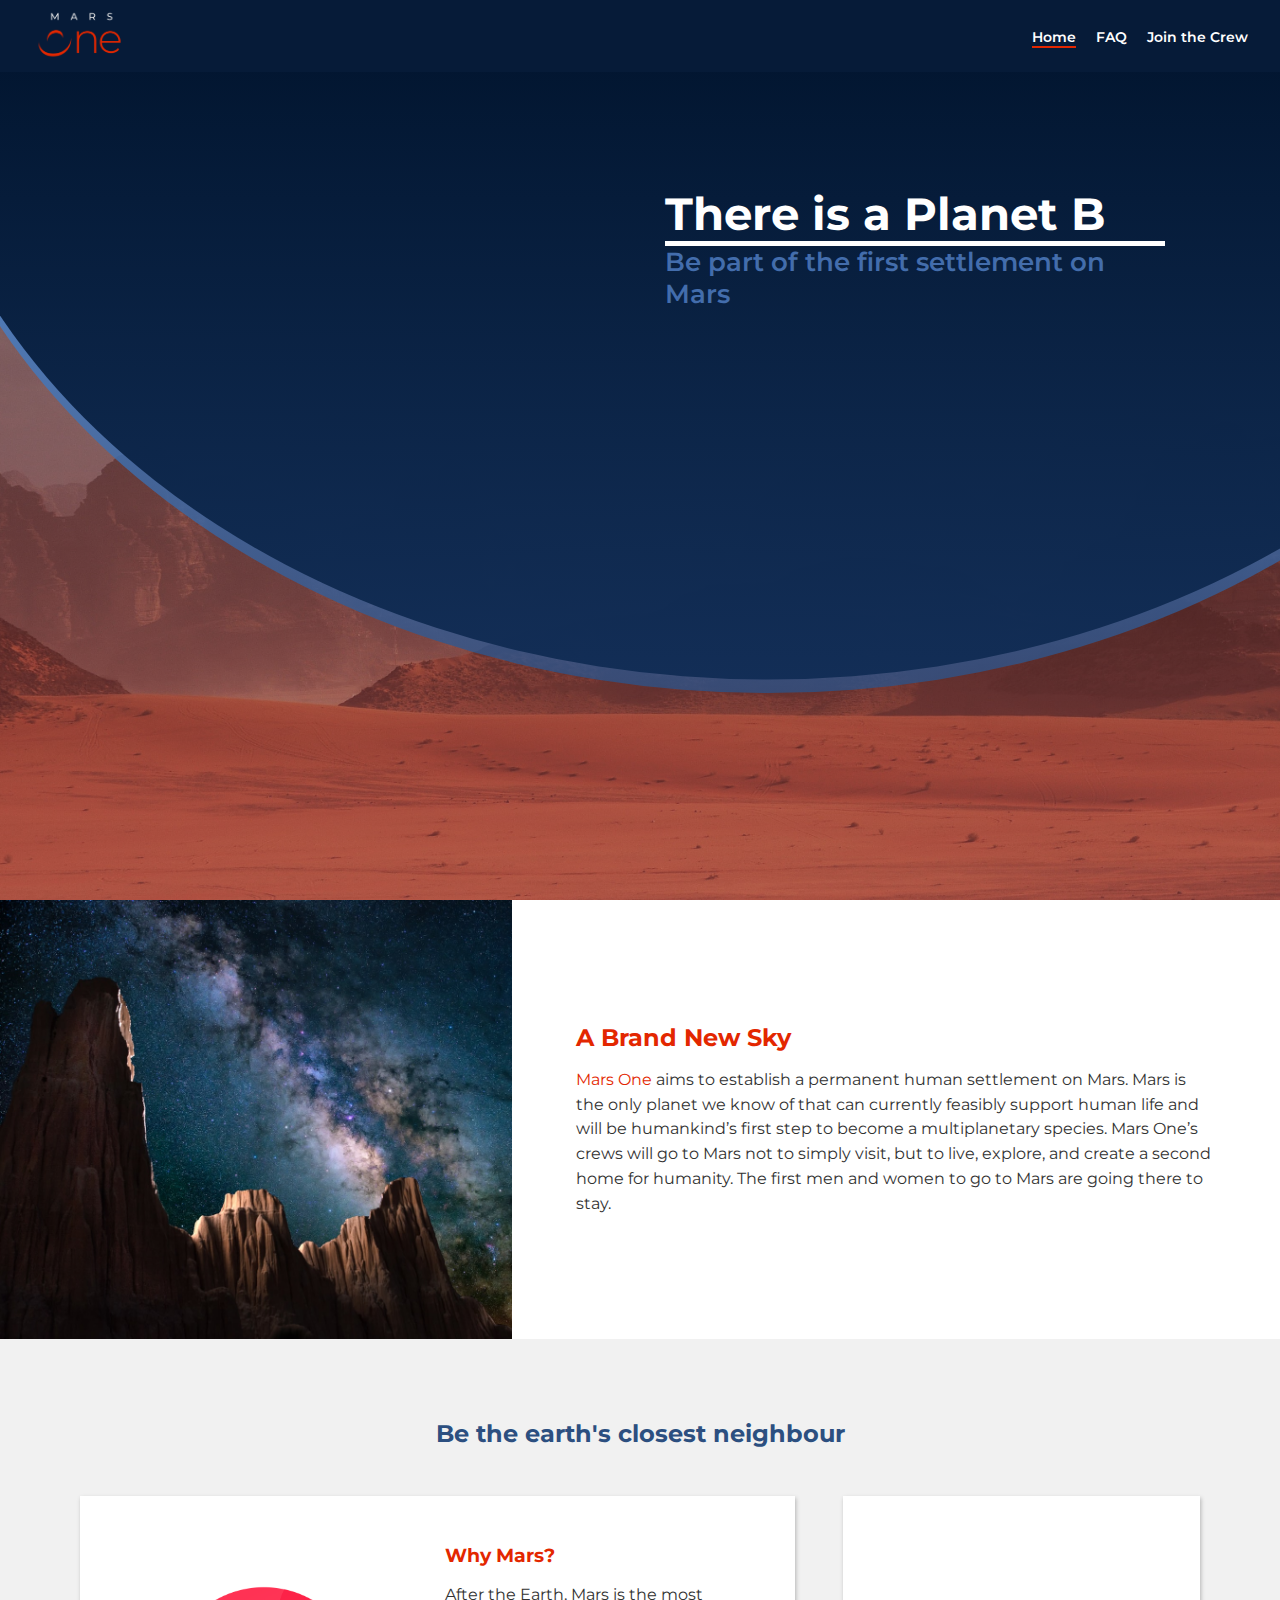
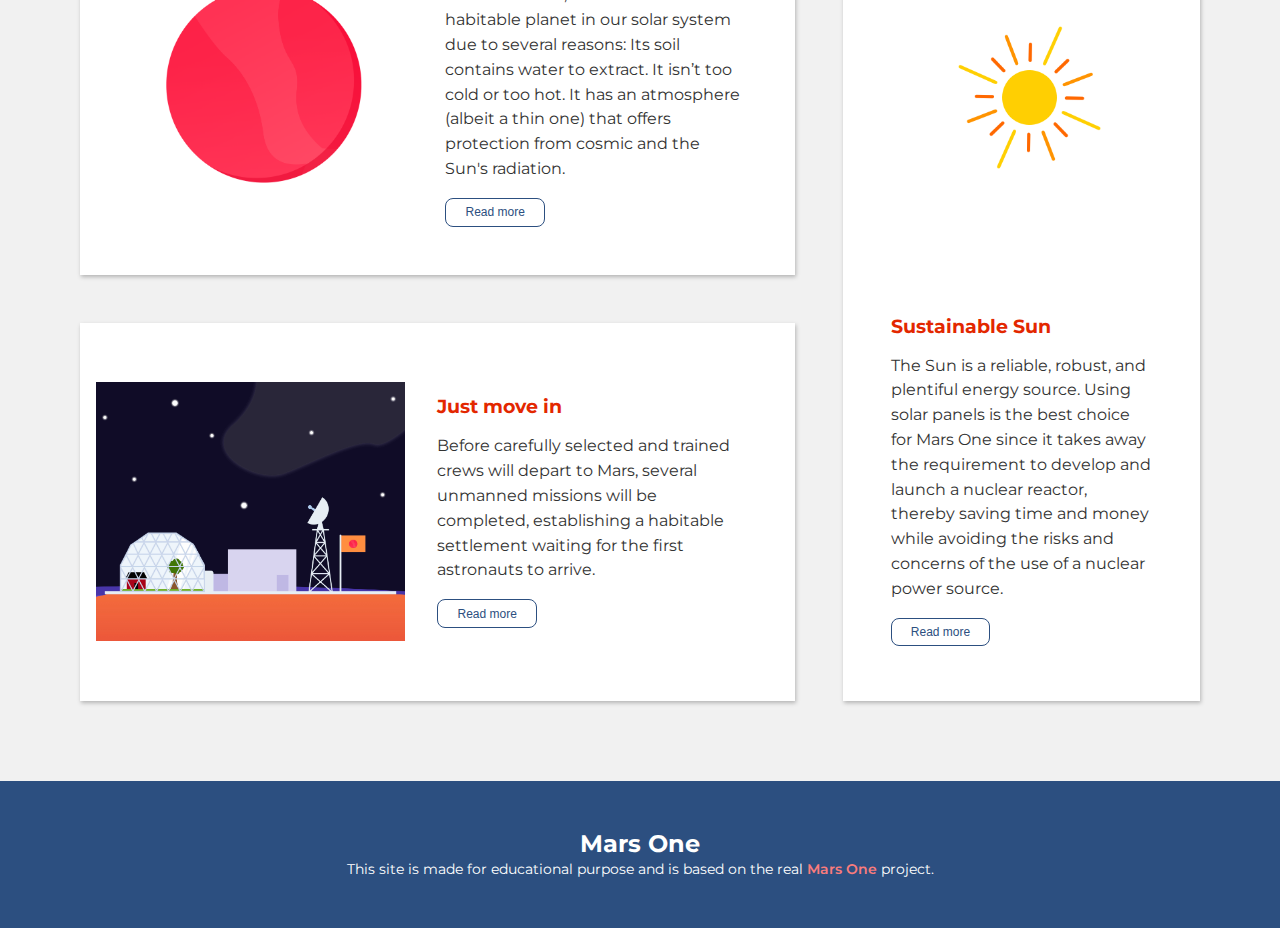
==== index.html @ 4d16f400 "first commit" ====
<!DOCTYPE html>
<html lang="en">
  <head>
    <meta charset="UTF-8" />
    <meta name="viewport" content="width=device-width, initial-scale=1.0" />
    <meta http-equiv="X-UA-Compatible" content="ie=edge" />
    <link rel="stylesheet" href="styles/style.css" />
    <link
      href="https://fonts.googleapis.com/css?family=Montserrat:300,400,500,600,700,800|Poppins:400,500,700&display=swap"
      rel="stylesheet"
    />
    <title>Mars One - Home</title>
  </head>
  <body>
    <!-- navigation and banner -->
    <div class="index">
      <header>
        <div class="nav-container">
          <a href="#" class="header__link"
            ><img src="images/logo.png" alt="Mars One logo"
          /></a>
          <nav class="header__nav">
            <ul>
              <li><a href="#" class="nav--active">Home</a></li>
              <li><a href="faq.html">FAQ</a></li>
              <li><a href="join.html">Join the Crew</a></li>
            </ul>
          </nav>
        </div>
        <section class="banner-heading">
          <h1>There is a Planet B</h1>
          <p>Be part of the first settlement on Mars</p>
        </section>
      </header>
      <div class="ellipse-1"></div>
      <div class="ellipse-2"></div>
    </div>
    <main>
      <!-- selling -->
      <section>
        <article class="selling-container">
          <div class="selling-container--content">
            <h2>A Brand New Sky</h2>
            <p>
              <span>Mars One</span> aims to establish a permanent human
              settlement on Mars. Mars is the only planet we know of that can
              currently feasibly support human life and will be humankind’s
              first step to become a multiplanetary species. Mars One’s crews
              will go to Mars not to simply visit, but to live, explore, and
              create a second home for humanity. The first men and women to go
              to Mars are going there to stay.
            </p>
          </div>
          <div class="selling-container--image">
            <img
              src="images/page-1/photo-1511798616182-aab3698ac53e.jpeg"
              alt="night sky with stars"
            />
          </div>
        </article>
      </section>

      <!-- articles -->
      <section class="article-section">
        <h2 class="heading">Be the earth's closest neighbour</h2>

        <article class="article-container art1">
          <div class="article-image smaller-image">
            <img src="images/page-1/planet-red.png" alt="red planet" />
          </div>
          <div class="article-content">
            <h3>Why Mars?</h3>
            <p>
              After the Earth, Mars is the most habitable planet in our solar
              system due to several reasons: Its soil contains water to extract.
              It isn’t too cold or too hot. It has an atmosphere (albeit a thin
              one) that offers protection from cosmic and the Sun's radiation.
            </p>
            <button>Read more</button>
          </div>
        </article>

        <article class="article-container art2">
          <div class="article-image bigger-image">
            <img src="images/page-1/base.jpg" alt="research base" />
          </div>
          <div class="article-content">
            <h3>Just move in</h3>
            <p>
              Before carefully selected and trained crews will depart to Mars,
              several unmanned missions will be completed, establishing a
              habitable settlement waiting for the first astronauts to arrive.
            </p>
            <button>Read more</button>
          </div>
        </article>

        <article class="article-container art3">
          <div class="article-image smaller-image">
            <img src="images/page-1/solar.png" alt="sun" />
          </div>
          <div class="article-content">
            <h3>Sustainable Sun</h3>
            <p>
              The Sun is a reliable, robust, and plentiful energy source. Using
              solar panels is the best choice for Mars One since it takes away
              the requirement to develop and launch a nuclear reactor, thereby
              saving time and money while avoiding the risks and concerns of the
              use of a nuclear power source.
            </p>
            <button>Read more</button>
          </div>
        </article>
      </section>
    </main>

    <!-- footer -->
    <footer>
      <h2>Mars One</h2>
      <p>
        This site is made for educational purpose and is based on the real
        <span>Mars One</span> project.
      </p>
    </footer>
  </body>
</html>
---- styles/style.css ----
body,
h1,
h2,
h3,
h4,
p,
img,
ul,
li {
  padding: 0;
  margin: 0;
}

header {
  display: -ms-grid;
  display: grid;
  -ms-grid-columns: auto;
      grid-template-columns: auto;
  -ms-grid-rows: auto 1fr;
      grid-template-rows: auto 1fr;
  min-height: 100vh;
  background-image: -webkit-gradient(linear, left top, left bottom, from(rgba(36, 2, 2, 0.5)), to(rgba(193, 85, 85, 0.5)));
  background-image: linear-gradient(rgba(36, 2, 2, 0.5), rgba(193, 85, 85, 0.5));
}

header .banner-heading {
  -ms-flex-item-align: start;
      align-self: flex-start;
  -ms-grid-column-align: center;
      justify-self: center;
  max-width: 500px;
  padding: 10vh;
  color: #ffffff;
  z-index: 1;
}

header .banner-heading p {
  font-size: 1.2rem;
  font-weight: 600;
  color: #436dac;
}

header .banner-heading h1 {
  font-size: 1.6rem;
  border-bottom: 3px solid #ffffff;
}

header .banner-heading-join {
  -ms-flex-item-align: end;
      align-self: flex-end;
  justify-self: flex-start;
}

header .nav-container {
  z-index: 2;
  background: #061b38;
  display: -webkit-box;
  display: -ms-flexbox;
  display: flex;
  -webkit-box-pack: justify;
      -ms-flex-pack: justify;
          justify-content: space-between;
  -webkit-box-align: center;
      -ms-flex-align: center;
          align-items: center;
  -webkit-box-orient: vertical;
  -webkit-box-direction: normal;
      -ms-flex-direction: column;
          flex-direction: column;
  color: #ffffff;
}

header .nav-container .nav--active {
  border-bottom: 2px solid #e32700;
}

header .nav-container img {
  max-height: 60px;
}

header .nav-container li + li {
  margin-left: 1rem;
}

header .nav-container ul {
  margin: 0 0 1rem 0;
  padding: 0;
}

header .nav-container ul li {
  list-style: none;
  display: inline;
}

header .nav-container ul li a {
  font-size: 0.9rem;
  font-weight: 600;
  text-decoration: none;
  color: inherit;
}

.index {
  background: center/cover url("../../images/page-1/hero-1.jpg") no-repeat;
}

.faq {
  background: center/cover url("../../images/page-2/hero-2.jpg") no-repeat;
}

.join {
  background: center/cover url("../../images/page-3/hero-3.jpg") no-repeat;
}

.ellipse-1-join,
.ellipse-2-join,
.ellipse-1,
.ellipse-2 {
  position: absolute;
  top: 0;
  height: 100vh;
  width: 100vw;
  -webkit-clip-path: ellipse(72% 57% at 27% 100%);
          clip-path: ellipse(72% 57% at 27% 100%);
  background-image: -webkit-gradient(linear, left top, left bottom, from(rgba(21, 52, 98, 0.7)), to(#5e98e2));
  background-image: linear-gradient(rgba(21, 52, 98, 0.7), #5e98e2);
}

.ellipse-2-join {
  -webkit-clip-path: ellipse(71.5% 55% at 27% 100%);
          clip-path: ellipse(71.5% 55% at 27% 100%);
  background-image: -webkit-gradient(linear, left top, left bottom, from(rgba(21, 52, 98, 0.9)), to(#00132c));
  background-image: linear-gradient(rgba(21, 52, 98, 0.9), #00132c);
}

.ellipse-1 {
  -webkit-clip-path: ellipse(68% 77% at 60% 0%);
          clip-path: ellipse(68% 77% at 60% 0%);
  background-image: -webkit-gradient(linear, left top, left bottom, from(#5e98e2), to(rgba(21, 52, 98, 0.7)));
  background-image: linear-gradient(#5e98e2, rgba(21, 52, 98, 0.7));
}

.ellipse-2 {
  -webkit-clip-path: ellipse(67.75% 75.5% at 60% 0%);
          clip-path: ellipse(67.75% 75.5% at 60% 0%);
  background-image: -webkit-gradient(linear, left top, left bottom, from(#00132c), to(rgba(21, 52, 98, 0.9)));
  background-image: linear-gradient(#00132c, rgba(21, 52, 98, 0.9));
}

@media only screen and (min-width: 600px) {
  header .banner-heading {
    -ms-flex-item-align: start;
        align-self: flex-start;
    justify-self: flex-end;
    padding: 9vw;
  }
  header .banner-heading p {
    font-size: 1.6rem;
    line-height: 2rem;
  }
  header .banner-heading h1 {
    font-size: 2.8rem;
    border-bottom: 5px solid #ffffff;
  }
  header .banner-heading-join {
    justify-self: flex-start;
    -ms-flex-item-align: end;
        align-self: flex-end;
  }
  header .nav-container {
    -webkit-box-orient: horizontal;
    -webkit-box-direction: normal;
        -ms-flex-direction: row;
            flex-direction: row;
    padding: 0.25rem 1rem;
  }
  header .nav-container ul {
    margin: 0;
  }
}

@media only screen and (min-width: 700px) {
  header .nav-container {
    padding: 0.25rem 2rem;
  }
  header .banner-heading {
    max-height: 25%;
  }
}

footer {
  background: #2c4f80;
  color: #ffffff;
  padding: 3rem;
  text-align: center;
}

footer p {
  color: #ffffff;
}

footer span {
  color: #f97c7c;
  font-weight: 600;
}

.selling-container {
  display: -webkit-box;
  display: -ms-flexbox;
  display: flex;
  -webkit-box-orient: vertical;
  -webkit-box-direction: normal;
      -ms-flex-direction: column;
          flex-direction: column;
}

.selling-container .selling-container--content {
  padding: 3rem 2rem;
}

.selling-container .selling-container--content h2, .selling-container .selling-container--content span {
  color: #e32700;
}

.selling-container .selling-container--content h2 + p {
  padding-top: 1rem;
}

.selling-container .planet-bg {
  display: -webkit-box;
  display: -ms-flexbox;
  display: flex;
  -webkit-box-orient: vertical;
  -webkit-box-direction: normal;
      -ms-flex-direction: column;
          flex-direction: column;
  -ms-flex-pack: distribute;
      justify-content: space-around;
  -webkit-box-align: center;
      -ms-flex-align: center;
          align-items: center;
  background-image: -webkit-gradient(linear, left top, left bottom, from(#072142), to(#00132c));
  background-image: linear-gradient(#072142, #00132c);
  width: 100%;
}

.selling-container .selling-container--image img {
  display: block;
  width: 100%;
}

.selling-container .selling-container--image .image-planet {
  -o-object-fit: contain;
     object-fit: contain;
}

.selling-container .selling-container--image .image-planet.earth {
  width: 8%;
}

.selling-container .selling-container--image .image-planet.sun {
  width: 15%;
}

.selling-container .selling-container--image .image-planet.mars {
  width: 5%;
}

@media only screen and (min-width: 500px) {
  .selling-container {
    display: -webkit-box;
    display: -ms-flexbox;
    display: flex;
    -webkit-box-orient: horizontal;
    -webkit-box-direction: reverse;
        -ms-flex-direction: row-reverse;
            flex-direction: row-reverse;
  }
  .selling-container img {
    width: 100%;
    height: 100%;
    -o-object-fit: cover;
       object-fit: cover;
  }
  .selling-container .selling-container--content {
    max-width: 50%;
    padding: 3rem 2rem;
    -ms-flex-item-align: center;
        -ms-grid-row-align: center;
        align-self: center;
  }
}

@media only screen and (min-width: 600px) {
  .selling-container p {
    font-size: 1rem;
    line-height: 1.55rem;
  }
}

@media only screen and (min-width: 800px) {
  .selling-container .selling-container--content {
    padding: 4rem;
  }
}

.article-section, .article-section-faq {
  background: #f1f1f1;
  padding: 2rem 1rem;
}

.article-section h3, .article-section-faq h3 {
  color: #e32700;
}

.article-section h2, .article-section-faq h2 {
  color: #2c4f80;
  text-align: center;
}

.article-section p, .article-section-faq p {
  padding: 1rem 0;
}

.article-section ul, .article-section-faq ul {
  list-style-position: inside;
}

.article-section li, .article-section-faq li {
  color: #e32700;
}

.article-section li span, .article-section-faq li span {
  color: #323232;
}

.article-section img, .article-section-faq img {
  display: block;
  width: 100%;
}

.article-section .article-container, .article-section-faq .article-container {
  background: #ffffff;
  color: #323232;
  margin-top: 2rem;
  -webkit-box-shadow: 1px 2px 4px rgba(0, 0, 0, 0.25);
          box-shadow: 1px 2px 4px rgba(0, 0, 0, 0.25);
}

.article-section .article-container .article-image.smaller-image, .article-section-faq .article-container .article-image.smaller-image {
  padding: 2rem 2rem 0 2rem;
}

.article-section .article-container .article-image.smaller-image img, .article-section-faq .article-container .article-image.smaller-image img {
  width: 50%;
  margin: auto;
}

.article-section .article-container .article-content, .article-section-faq .article-container .article-content {
  padding: 2rem;
}

.article-section .article-container .article-content button, .article-section-faq .article-container .article-content button {
  background: #ffffff;
  color: #2c4f80;
  font-size: 0.75rem;
  border: 1px solid #2c4f80;
  border-radius: 0.5rem;
  padding: 0.4rem 1.2rem;
}

.article-section .article-container form, .article-section-faq .article-container form {
  padding: 3rem;
}

.article-section .article-container form input, .article-section-faq .article-container form input {
  padding: 0.5rem;
  -webkit-box-sizing: border-box;
          box-sizing: border-box;
  border: 1px solid #2c4f80;
  border-radius: 0.25rem;
}

.article-section .article-container form input[type=text], .article-section-faq .article-container form input[type=text] {
  width: 100%;
  padding-left: 1rem;
}

.article-section .article-container form input[type=text]:focus, .article-section .article-container form input[type=textarea]:focus, .article-section-faq .article-container form input[type=text]:focus, .article-section-faq .article-container form input[type=textarea]:focus {
  border: 1px solid #ff9300;
}

.article-section .article-container form input[type=submit], .article-section-faq .article-container form input[type=submit] {
  background: #ffffff;
  color: #2c4f80;
}

.article-section .article-container form input[type=textarea], .article-section-faq .article-container form input[type=textarea] {
  width: 100%;
  height: 150px;
}

.article-section .article-container form label, .article-section-faq .article-container form label {
  color: #2c4f80;
}

@media screen and (min-width: 500px) {
  .article-section, .article-section-faq {
    padding: 2rem;
  }
}

@media screen and (min-width: 600px) {
  .article-section, .article-section-faq {
    padding: 3rem;
  }
  .article-section p, .article-section-faq p {
    font-size: 1rem;
    line-height: 1.55rem;
  }
  .article-section .article-container, .article-section-faq .article-container {
    padding: 0;
    display: -webkit-box;
    display: -ms-flexbox;
    display: flex;
    justify-items: center;
    -webkit-box-align: center;
        -ms-flex-align: center;
            align-items: center;
  }
  .article-section .article-container .article-image.smaller-image, .article-section-faq .article-container .article-image.smaller-image {
    -webkit-box-flex: 1;
        -ms-flex: 1;
            flex: 1;
    padding: 1rem 0 1rem 1rem;
  }
  .article-section .article-container .article-image.smaller-image img, .article-section-faq .article-container .article-image.smaller-image img {
    width: 67%;
  }
  .article-section .article-container .article-image.bigger-image, .article-section-faq .article-container .article-image.bigger-image {
    -webkit-box-flex: 1;
        -ms-flex: 1;
            flex: 1;
    padding: 0;
  }
  .article-section .article-container .article-image.bigger-image img, .article-section-faq .article-container .article-image.bigger-image img {
    height: 100%;
    width: 100%;
    -o-object-fit: cover;
       object-fit: cover;
  }
  .article-section .article-container .article-content, .article-section-faq .article-container .article-content {
    -webkit-box-flex: 1;
        -ms-flex: 1;
            flex: 1;
  }
  .article-section .heading, .article-section-faq .heading {
    grid-area: heading;
  }
  .article-section .art1, .article-section-faq .art1 {
    grid-area: art1;
    display: -webkit-box;
    display: -ms-flexbox;
    display: flex;
  }
  .article-section .faq-art1, .article-section-faq .faq-art1 {
    grid-area: faq-art1;
    display: -webkit-box;
    display: -ms-flexbox;
    display: flex;
  }
  .article-section .art2, .article-section-faq .art2 {
    grid-area: art2;
    display: -webkit-box;
    display: -ms-flexbox;
    display: flex;
  }
  .article-section .faq-art2, .article-section-faq .faq-art2 {
    grid-area: faq-art2;
    display: -webkit-box;
    display: -ms-flexbox;
    display: flex;
  }
  .article-section .art3, .article-section-faq .art3 {
    grid-area: art3;
    display: -webkit-box;
    display: -ms-flexbox;
    display: flex;
  }
  .article-section .faq-art3, .article-section-faq .faq-art3 {
    grid-area: faq-art3;
    display: -webkit-box;
    display: -ms-flexbox;
    display: flex;
  }
}

@media screen and (min-width: 700px) {
  .article-section, .article-section-faq {
    padding: 4rem;
  }
}

@media screen and (min-width: 1100px) {
  .article-section, .article-section-faq {
    padding: 5rem;
    display: -ms-grid;
    display: grid;
    -ms-grid-columns: 2fr 1fr;
        grid-template-columns: 2fr 1fr;
    -ms-grid-rows: auto 1fr 1fr;
        grid-template-rows: auto 1fr 1fr;
        grid-template-areas: 'heading heading' 'art1 art3 ' 'art2 art3';
    grid-gap: 3rem;
  }
  .article-section .article-container, .article-section-faq .article-container {
    padding: 1rem;
    margin-top: 0;
  }
  .article-section .article-container.art3, .article-section-faq .article-container.art3 {
    -webkit-box-orient: vertical;
    -webkit-box-direction: normal;
        -ms-flex-direction: column;
            flex-direction: column;
  }
  .article-section .article-container .article-image.smaller-image, .article-section-faq .article-container .article-image.smaller-image {
    display: -webkit-box;
    display: -ms-flexbox;
    display: flex;
  }
  .article-section .article-container .article-image.smaller-image img, .article-section-faq .article-container .article-image.smaller-image img {
    padding: 0;
  }
  .article-section-faq {
    -ms-grid-columns: 1fr 1fr;
        grid-template-columns: 1fr 1fr;
    -ms-grid-rows: auto auto auto;
        grid-template-rows: auto auto auto;
        grid-template-areas: 'heading heading' 'faq-art1 faq-art2 ' 'faq-art1 faq-art3';
  }
}

body {
  font-family: "Montserrat", sans-serif;
  -webkit-box-sizing: border-box;
          box-sizing: border-box;
}

p {
  font-size: 0.9rem;
  line-height: 1.4rem;
  color: #323232;
}
/*# sourceMappingURL=style.css.map */
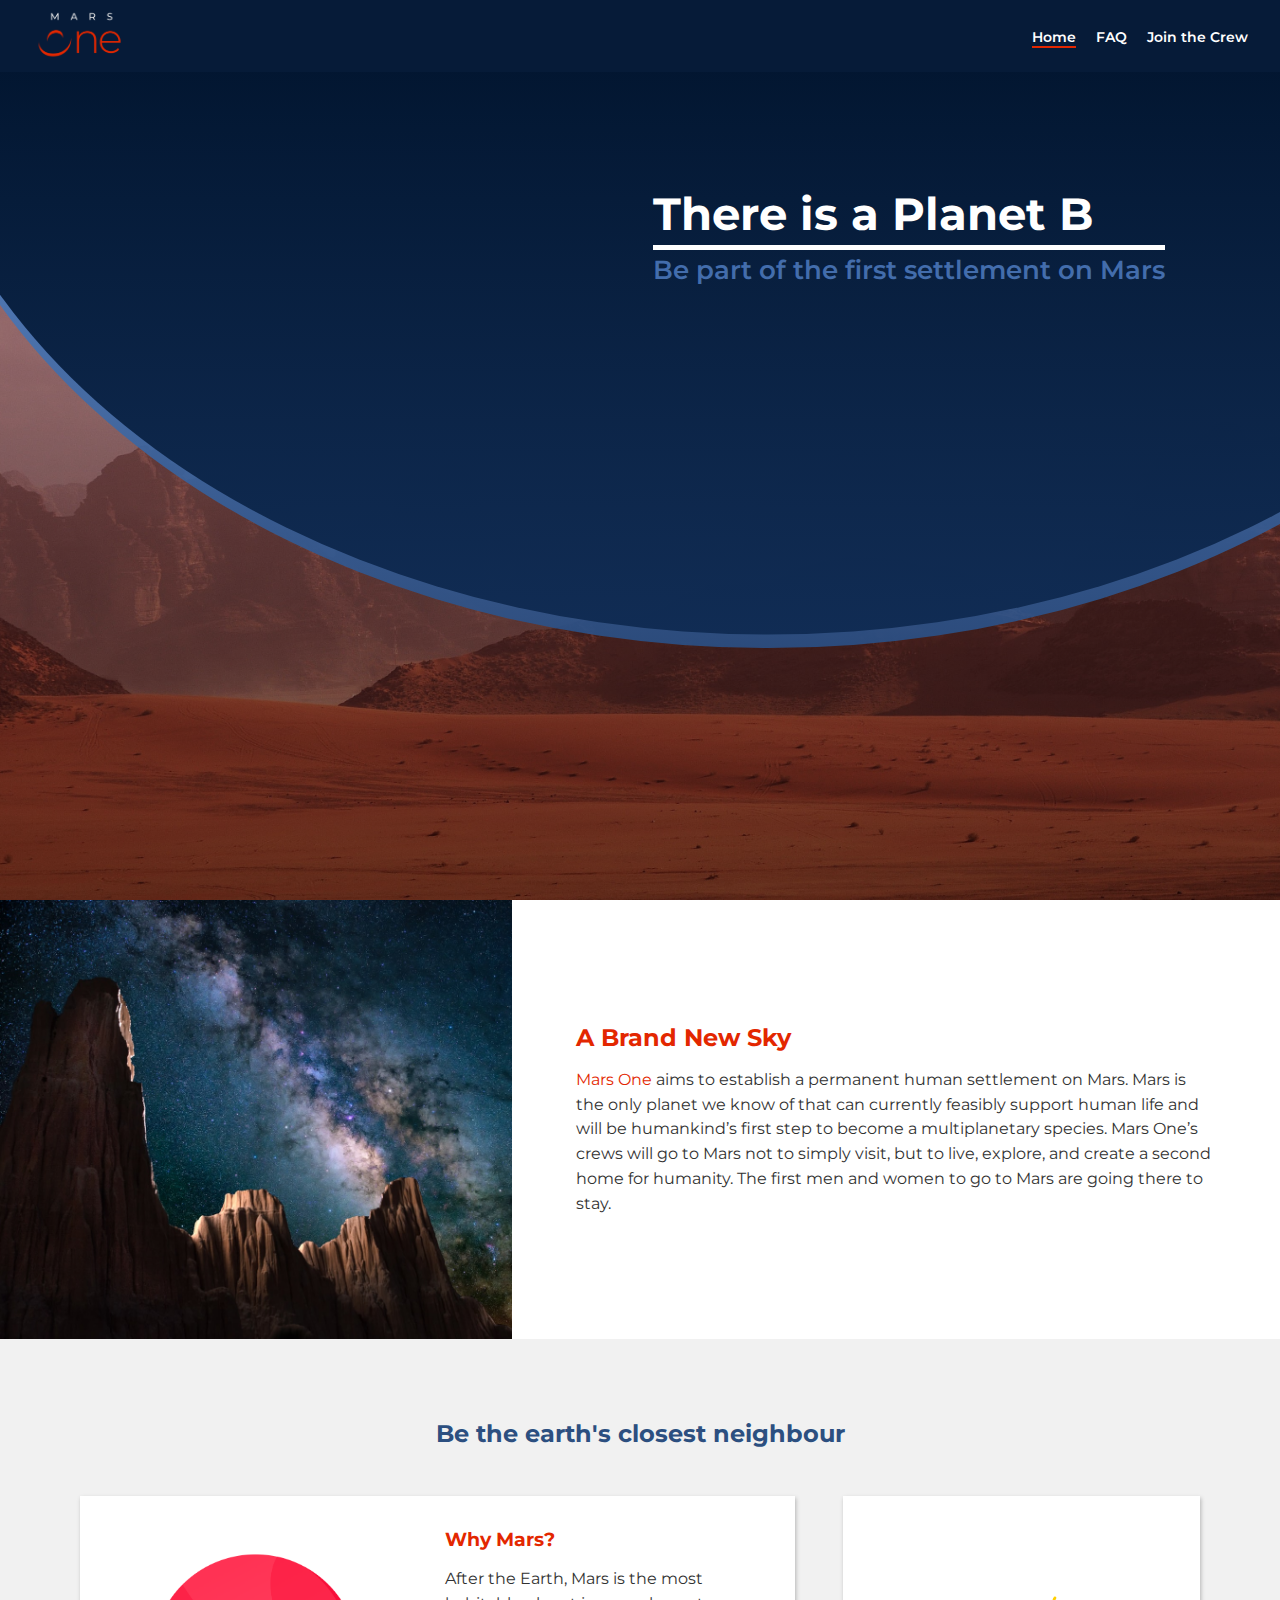
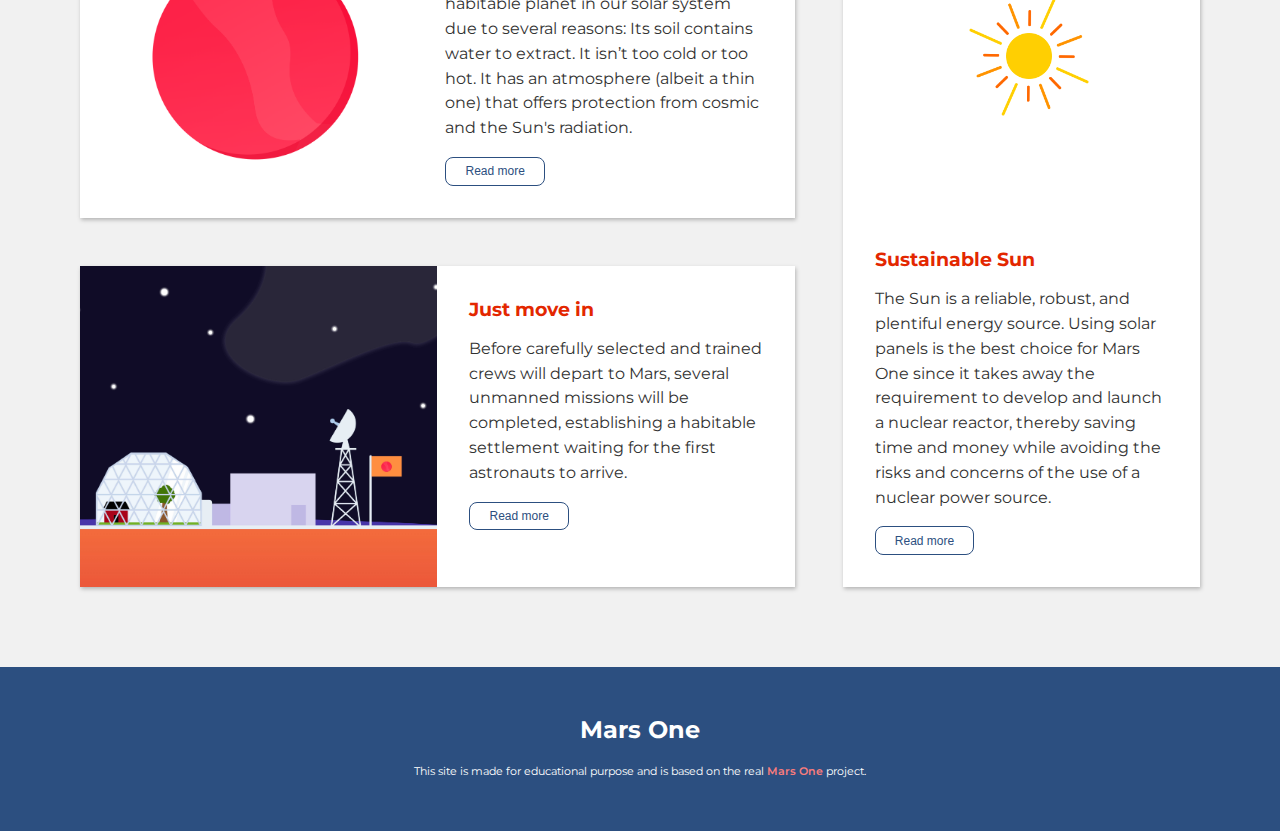
==== commit 829f411a: "functional, still needs fine tuning. Typeface size, trasitions and writing it as BEM" ====
--- a/index.html
+++ b/index.html
@@ -13,7 +13,7 @@
   </head>
   <body>
     <!-- navigation and banner -->
-    <div class="index">
+    <div class="index__bg">
       <header>
         <div class="nav-container">
           <a href="#" class="header__link"
@@ -32,8 +32,6 @@
           <p>Be part of the first settlement on Mars</p>
         </section>
       </header>
-      <div class="ellipse-1"></div>
-      <div class="ellipse-2"></div>
     </div>
     <main>
       <!-- selling -->
@@ -61,11 +59,11 @@
       </section>
 
       <!-- articles -->
-      <section class="article-section">
+      <section class="article-section index">
         <h2 class="heading">Be the earth's closest neighbour</h2>
 
-        <article class="article-container art1">
-          <div class="article-image smaller-image">
+        <article class="article-container ordinary art1">
+          <div class="article-image article-image--smaller">
             <img src="images/page-1/planet-red.png" alt="red planet" />
           </div>
           <div class="article-content">
@@ -80,9 +78,9 @@
           </div>
         </article>
 
-        <article class="article-container art2">
-          <div class="article-image bigger-image">
-            <img src="images/page-1/base.jpg" alt="research base" />
+        <article class="article-container cover art2">
+          <div class="article-image article-image--bigger">
+            <img class="" src="images/page-1/base.jpg" alt="research base" />
           </div>
           <div class="article-content">
             <h3>Just move in</h3>
@@ -95,8 +93,8 @@
           </div>
         </article>
 
-        <article class="article-container art3">
-          <div class="article-image smaller-image">
+        <article class="article-container ordinary art3">
+          <div class="article-image article-image--smaller">
             <img src="images/page-1/solar.png" alt="sun" />
           </div>
           <div class="article-content">
--- a/styles/style.css
+++ b/styles/style.css
@@ -11,6 +11,19 @@
   margin: 0;
 }
 
+.index__bg::before,
+.faq__bg::before,
+.join__bg::before,
+.index__bg::after,
+.faq__bg::after,
+.join__bg::after {
+  position: absolute;
+  top: 0;
+  height: 100vh;
+  width: 100vw;
+  content: "";
+}
+
 header {
   display: -ms-grid;
   display: grid;
@@ -19,8 +32,8 @@
   -ms-grid-rows: auto 1fr;
       grid-template-rows: auto 1fr;
   min-height: 100vh;
-  background-image: -webkit-gradient(linear, left top, left bottom, from(rgba(36, 2, 2, 0.5)), to(rgba(193, 85, 85, 0.5)));
-  background-image: linear-gradient(rgba(36, 2, 2, 0.5), rgba(193, 85, 85, 0.5));
+  background-image: -webkit-gradient(linear, left top, left bottom, from(rgba(193, 85, 85, 0.5)), to(rgba(36, 2, 2, 0.5)));
+  background-image: linear-gradient(rgba(193, 85, 85, 0.5), rgba(36, 2, 2, 0.5));
 }
 
 header .banner-heading {
@@ -28,8 +41,8 @@
       align-self: flex-start;
   -ms-grid-column-align: center;
       justify-self: center;
-  max-width: 500px;
-  padding: 10vh;
+  max-width: 50%;
+  padding: 12vh;
   color: #ffffff;
   z-index: 1;
 }
@@ -43,6 +56,8 @@
 header .banner-heading h1 {
   font-size: 1.6rem;
   border-bottom: 3px solid #ffffff;
+  padding-bottom: 0.25rem;
+  margin-bottom: 0.25rem;
 }
 
 header .banner-heading-join {
@@ -99,51 +114,46 @@
   color: inherit;
 }
 
-.index {
+.index__bg {
   background: center/cover url("../../images/page-1/hero-1.jpg") no-repeat;
 }
 
-.faq {
+.faq__bg {
   background: center/cover url("../../images/page-2/hero-2.jpg") no-repeat;
 }
 
-.join {
+.join__bg {
   background: center/cover url("../../images/page-3/hero-3.jpg") no-repeat;
 }
 
-.ellipse-1-join,
-.ellipse-2-join,
-.ellipse-1,
-.ellipse-2 {
-  position: absolute;
-  top: 0;
-  height: 100vh;
-  width: 100vw;
-  -webkit-clip-path: ellipse(72% 57% at 27% 100%);
-          clip-path: ellipse(72% 57% at 27% 100%);
-  background-image: -webkit-gradient(linear, left top, left bottom, from(rgba(21, 52, 98, 0.7)), to(#5e98e2));
-  background-image: linear-gradient(rgba(21, 52, 98, 0.7), #5e98e2);
-}
-
-.ellipse-2-join {
-  -webkit-clip-path: ellipse(71.5% 55% at 27% 100%);
-          clip-path: ellipse(71.5% 55% at 27% 100%);
+.index__bg::before,
+.faq__bg::before {
+  -webkit-clip-path: ellipse(88% 79% at 60% 0%);
+          clip-path: ellipse(88% 79% at 60% 0%);
+  background-image: -webkit-gradient(linear, left top, left bottom, from(rgba(94, 151, 226, 0.9)), to(rgba(21, 52, 98, 0.9)));
+  background-image: linear-gradient(rgba(94, 151, 226, 0.9), rgba(21, 52, 98, 0.9));
+}
+
+.index__bg::after,
+.faq__bg::after {
+  -webkit-clip-path: ellipse(87.75% 77.5% at 60% 0%);
+          clip-path: ellipse(87.75% 77.5% at 60% 0%);
+  background-image: -webkit-gradient(linear, left top, left bottom, from(#00132c), to(rgba(21, 52, 98, 0.9)));
+  background-image: linear-gradient(#00132c, rgba(21, 52, 98, 0.9));
+}
+
+.join__bg::before {
+  -webkit-clip-path: ellipse(82% 57% at 27% 100%);
+          clip-path: ellipse(82% 57% at 27% 100%);
+  background-image: -webkit-gradient(linear, left top, left bottom, from(rgba(21, 52, 98, 0.9)), to(rgba(94, 151, 226, 0.9)));
+  background-image: linear-gradient(rgba(21, 52, 98, 0.9), rgba(94, 151, 226, 0.9));
+}
+
+.join__bg::after {
+  -webkit-clip-path: ellipse(81.5% 55% at 27% 100%);
+          clip-path: ellipse(81.5% 55% at 27% 100%);
   background-image: -webkit-gradient(linear, left top, left bottom, from(rgba(21, 52, 98, 0.9)), to(#00132c));
   background-image: linear-gradient(rgba(21, 52, 98, 0.9), #00132c);
-}
-
-.ellipse-1 {
-  -webkit-clip-path: ellipse(68% 77% at 60% 0%);
-          clip-path: ellipse(68% 77% at 60% 0%);
-  background-image: -webkit-gradient(linear, left top, left bottom, from(#5e98e2), to(rgba(21, 52, 98, 0.7)));
-  background-image: linear-gradient(#5e98e2, rgba(21, 52, 98, 0.7));
-}
-
-.ellipse-2 {
-  -webkit-clip-path: ellipse(67.75% 75.5% at 60% 0%);
-          clip-path: ellipse(67.75% 75.5% at 60% 0%);
-  background-image: -webkit-gradient(linear, left top, left bottom, from(#00132c), to(rgba(21, 52, 98, 0.9)));
-  background-image: linear-gradient(#00132c, rgba(21, 52, 98, 0.9));
 }
 
 @media only screen and (min-width: 600px) {
@@ -176,6 +186,24 @@
   header .nav-container ul {
     margin: 0;
   }
+  .index__bg::before,
+  .faq__bg::before {
+    -webkit-clip-path: ellipse(68% 72% at 60% 0%);
+            clip-path: ellipse(68% 72% at 60% 0%);
+  }
+  .index__bg::after,
+  .faq__bg::after {
+    -webkit-clip-path: ellipse(67.75% 70.5% at 60% 0%);
+            clip-path: ellipse(67.75% 70.5% at 60% 0%);
+  }
+  .join__bg::before {
+    -webkit-clip-path: ellipse(73% 57% at 27% 100%);
+            clip-path: ellipse(73% 57% at 27% 100%);
+  }
+  .join__bg::after {
+    -webkit-clip-path: ellipse(72.5% 55% at 27% 100%);
+            clip-path: ellipse(72.5% 55% at 27% 100%);
+  }
 }
 
 @media only screen and (min-width: 700px) {
@@ -196,6 +224,8 @@
 
 footer p {
   color: #ffffff;
+  font-size: 0.7rem;
+  padding-top: 1rem;
 }
 
 footer span {
@@ -303,42 +333,46 @@
   }
 }
 
-.article-section, .article-section-faq {
+.article-section {
   background: #f1f1f1;
   padding: 2rem 1rem;
 }
 
-.article-section h3, .article-section-faq h3 {
+.article-section h3 {
   color: #e32700;
 }
 
-.article-section h2, .article-section-faq h2 {
+.article-section h2 {
   color: #2c4f80;
   text-align: center;
 }
 
-.article-section p, .article-section-faq p {
+.article-section p {
   padding: 1rem 0;
 }
 
-.article-section ul, .article-section-faq ul {
+.article-section .faq p {
+  padding: 1rem 0 0 0;
+}
+
+.article-section ul {
   list-style-position: inside;
 }
 
-.article-section li, .article-section-faq li {
+.article-section ul li {
   color: #e32700;
 }
 
-.article-section li span, .article-section-faq li span {
+.article-section ul li span {
   color: #323232;
 }
 
-.article-section img, .article-section-faq img {
+.article-section img {
   display: block;
   width: 100%;
 }
 
-.article-section .article-container, .article-section-faq .article-container {
+.article-section .article-container {
   background: #ffffff;
   color: #323232;
   margin-top: 2rem;
@@ -346,20 +380,20 @@
           box-shadow: 1px 2px 4px rgba(0, 0, 0, 0.25);
 }
 
-.article-section .article-container .article-image.smaller-image, .article-section-faq .article-container .article-image.smaller-image {
+.article-section .article-container .article-image--smaller {
   padding: 2rem 2rem 0 2rem;
 }
 
-.article-section .article-container .article-image.smaller-image img, .article-section-faq .article-container .article-image.smaller-image img {
+.article-section .article-container .article-image--smaller img {
   width: 50%;
   margin: auto;
 }
 
-.article-section .article-container .article-content, .article-section-faq .article-container .article-content {
+.article-section .article-container .article-content {
   padding: 2rem;
 }
 
-.article-section .article-container .article-content button, .article-section-faq .article-container .article-content button {
+.article-section .article-container .article-content button {
   background: #ffffff;
   color: #2c4f80;
   font-size: 0.75rem;
@@ -368,140 +402,98 @@
   padding: 0.4rem 1.2rem;
 }
 
-.article-section .article-container form, .article-section-faq .article-container form {
-  padding: 3rem;
-}
-
-.article-section .article-container form input, .article-section-faq .article-container form input {
-  padding: 0.5rem;
-  -webkit-box-sizing: border-box;
-          box-sizing: border-box;
-  border: 1px solid #2c4f80;
-  border-radius: 0.25rem;
-}
-
-.article-section .article-container form input[type=text], .article-section-faq .article-container form input[type=text] {
-  width: 100%;
-  padding-left: 1rem;
-}
-
-.article-section .article-container form input[type=text]:focus, .article-section .article-container form input[type=textarea]:focus, .article-section-faq .article-container form input[type=text]:focus, .article-section-faq .article-container form input[type=textarea]:focus {
-  border: 1px solid #ff9300;
-}
-
-.article-section .article-container form input[type=submit], .article-section-faq .article-container form input[type=submit] {
-  background: #ffffff;
-  color: #2c4f80;
-}
-
-.article-section .article-container form input[type=textarea], .article-section-faq .article-container form input[type=textarea] {
-  width: 100%;
-  height: 150px;
-}
-
-.article-section .article-container form label, .article-section-faq .article-container form label {
-  color: #2c4f80;
-}
-
 @media screen and (min-width: 500px) {
-  .article-section, .article-section-faq {
+  .article-section {
     padding: 2rem;
   }
 }
 
 @media screen and (min-width: 600px) {
-  .article-section, .article-section-faq {
+  .article-section {
     padding: 3rem;
   }
-  .article-section p, .article-section-faq p {
+  .article-section p {
     font-size: 1rem;
     line-height: 1.55rem;
   }
-  .article-section .article-container, .article-section-faq .article-container {
+  .article-section .article-container {
     padding: 0;
     display: -webkit-box;
     display: -ms-flexbox;
     display: flex;
+  }
+  .article-section .article-container .article-image {
+    max-width: 50%;
+  }
+  .article-section .article-container .article-image--smaller {
+    -webkit-box-flex: 1;
+        -ms-flex: 1;
+            flex: 1;
+    padding: 1rem 0 1rem 1rem;
+  }
+  .article-section .article-container .article-image--smaller img {
+    width: 67%;
+  }
+  .article-section .article-container .article-image--bigger img {
+    -webkit-box-flex: 1;
+        -ms-flex: 1;
+            flex: 1;
+    height: 100%;
+    width: 100%;
+    -o-object-fit: cover;
+       object-fit: cover;
+  }
+  .article-section .article-container .article-content {
+    -webkit-box-flex: 1;
+        -ms-flex: 1;
+            flex: 1;
+  }
+  .article-section .article-container.ordinary {
     justify-items: center;
     -webkit-box-align: center;
         -ms-flex-align: center;
             align-items: center;
   }
-  .article-section .article-container .article-image.smaller-image, .article-section-faq .article-container .article-image.smaller-image {
-    -webkit-box-flex: 1;
-        -ms-flex: 1;
-            flex: 1;
-    padding: 1rem 0 1rem 1rem;
-  }
-  .article-section .article-container .article-image.smaller-image img, .article-section-faq .article-container .article-image.smaller-image img {
-    width: 67%;
-  }
-  .article-section .article-container .article-image.bigger-image, .article-section-faq .article-container .article-image.bigger-image {
-    -webkit-box-flex: 1;
-        -ms-flex: 1;
-            flex: 1;
-    padding: 0;
-  }
-  .article-section .article-container .article-image.bigger-image img, .article-section-faq .article-container .article-image.bigger-image img {
-    height: 100%;
-    width: 100%;
-    -o-object-fit: cover;
-       object-fit: cover;
-  }
-  .article-section .article-container .article-content, .article-section-faq .article-container .article-content {
-    -webkit-box-flex: 1;
-        -ms-flex: 1;
-            flex: 1;
-  }
-  .article-section .heading, .article-section-faq .heading {
+  .article-section .heading {
     grid-area: heading;
   }
-  .article-section .art1, .article-section-faq .art1 {
+  .article-section .art1 {
     grid-area: art1;
     display: -webkit-box;
     display: -ms-flexbox;
     display: flex;
   }
-  .article-section .faq-art1, .article-section-faq .faq-art1 {
+  .article-section .art2 {
+    grid-area: art2;
+    display: -webkit-box;
+    display: -ms-flexbox;
+    display: flex;
+  }
+  .article-section .art3 {
+    grid-area: art3;
+    display: -webkit-box;
+    display: -ms-flexbox;
+    display: flex;
+  }
+  .article-section .faq.art1 {
     grid-area: faq-art1;
-    display: -webkit-box;
-    display: -ms-flexbox;
-    display: flex;
-  }
-  .article-section .art2, .article-section-faq .art2 {
-    grid-area: art2;
-    display: -webkit-box;
-    display: -ms-flexbox;
-    display: flex;
-  }
-  .article-section .faq-art2, .article-section-faq .faq-art2 {
+  }
+  .article-section .faq.art2 {
     grid-area: faq-art2;
-    display: -webkit-box;
-    display: -ms-flexbox;
-    display: flex;
-  }
-  .article-section .art3, .article-section-faq .art3 {
-    grid-area: art3;
-    display: -webkit-box;
-    display: -ms-flexbox;
-    display: flex;
-  }
-  .article-section .faq-art3, .article-section-faq .faq-art3 {
+  }
+  .article-section .faq.art3 {
     grid-area: faq-art3;
-    display: -webkit-box;
-    display: -ms-flexbox;
-    display: flex;
   }
 }
 
 @media screen and (min-width: 700px) {
-  .article-section, .article-section-faq {
+  .article-section {
     padding: 4rem;
   }
 }
 
 @media screen and (min-width: 1100px) {
-  .article-section, .article-section-faq {
+  .article-section.index, .article-section.faq {
     padding: 5rem;
     display: -ms-grid;
     display: grid;
@@ -512,25 +504,25 @@
         grid-template-areas: 'heading heading' 'art1 art3 ' 'art2 art3';
     grid-gap: 3rem;
   }
-  .article-section .article-container, .article-section-faq .article-container {
-    padding: 1rem;
+  .article-section.index .article-container, .article-section.faq .article-container {
     margin-top: 0;
   }
-  .article-section .article-container.art3, .article-section-faq .article-container.art3 {
+  .article-section.index .article-container.ordinary.art3, .article-section.faq .article-container.ordinary.art3 {
     -webkit-box-orient: vertical;
     -webkit-box-direction: normal;
         -ms-flex-direction: column;
             flex-direction: column;
   }
-  .article-section .article-container .article-image.smaller-image, .article-section-faq .article-container .article-image.smaller-image {
-    display: -webkit-box;
-    display: -ms-flexbox;
-    display: flex;
-  }
-  .article-section .article-container .article-image.smaller-image img, .article-section-faq .article-container .article-image.smaller-image img {
+  .article-section.index .article-container .article-image--smaller, .article-section.faq .article-container .article-image--smaller {
+    display: -webkit-box;
+    display: -ms-flexbox;
+    display: flex;
+  }
+  .article-section.index .article-container .article-image--smaller img, .article-section.faq .article-container .article-image--smaller img {
     padding: 0;
-  }
-  .article-section-faq {
+    max-width: 100%;
+  }
+  .article-section.faq {
     -ms-grid-columns: 1fr 1fr;
         grid-template-columns: 1fr 1fr;
     -ms-grid-rows: auto auto auto;
@@ -539,10 +531,133 @@
   }
 }
 
+.form-section {
+  background: #f1f1f1;
+  padding: 2rem 1rem;
+}
+
+.form-section h2 {
+  color: #2c4f80;
+  text-align: center;
+}
+
+.form-section p {
+  padding: 1rem 0;
+  text-align: center;
+}
+
+.form-section article {
+  background: #ffffff;
+  padding: 3rem;
+  margin-top: 2rem;
+  -webkit-box-shadow: 1px 2px 4px rgba(0, 0, 0, 0.25);
+          box-shadow: 1px 2px 4px rgba(0, 0, 0, 0.25);
+}
+
+.form-section .form-container {
+  display: -ms-grid;
+  display: grid;
+  grid-gap: 1rem;
+}
+
+.form-section .form-container label {
+  color: #2c4f80;
+}
+
+.form-section input,
+.form-section textarea {
+  color: #323232;
+  -webkit-box-sizing: border-box;
+          box-sizing: border-box;
+  resize: none;
+  border: 1px solid #2c4f80;
+  border-radius: 0.25rem;
+  padding: 0.5rem;
+}
+
+.form-section input:focus,
+.form-section textarea:focus {
+  border: 1px solid #ff9300;
+}
+
+.form-section input[type="text"],
+.form-section input[type="date"],
+.form-section textarea {
+  width: 100%;
+}
+
+.form-section textarea {
+  height: 50vw;
+  max-height: 15rem;
+}
+
+.form-section input[type="submit"] {
+  padding: 0.5rem 4rem;
+  background: #ffffff;
+  color: #2c4f80;
+  margin-top: 0.5rem;
+}
+
+@media screen and (min-width: 500px) {
+  .form-section {
+    padding: 2rem;
+    display: -webkit-box;
+    display: -ms-flexbox;
+    display: flex;
+    -webkit-box-orient: vertical;
+    -webkit-box-direction: normal;
+        -ms-flex-direction: column;
+            flex-direction: column;
+  }
+  .form-section .form-container {
+    -ms-grid-columns: 1fr 1fr;
+        grid-template-columns: 1fr 1fr;
+    -ms-grid-rows: auto auto auto 1fr auto;
+        grid-template-rows: auto auto auto 1fr auto;
+    grid-gap: 2rem;
+    margin-bottom: 2rem;
+  }
+  .form-section .form-container label input {
+    margin: 0;
+  }
+  .form-section .form-container .motivation {
+    grid-column: span 2;
+  }
+  .form-section .form-container .wrap {
+    grid-column: span 2;
+    display: -webkit-box;
+    display: -ms-flexbox;
+    display: flex;
+    -webkit-box-pack: center;
+        -ms-flex-pack: center;
+            justify-content: center;
+  }
+}
+
+@media screen and (min-width: 600px) {
+  .form-section {
+    padding: 3rem;
+  }
+  .form-section p {
+    font-size: 1rem;
+    line-height: 1.55rem;
+  }
+  .form-section .form-container input[type="submit"]:hover {
+    cursor: pointer;
+  }
+}
+
+@media screen and (min-width: 700px) {
+  .form-section {
+    padding: 4rem;
+  }
+}
+
 body {
   font-family: "Montserrat", sans-serif;
   -webkit-box-sizing: border-box;
           box-sizing: border-box;
+  font-size: 16px;
 }
 
 p {
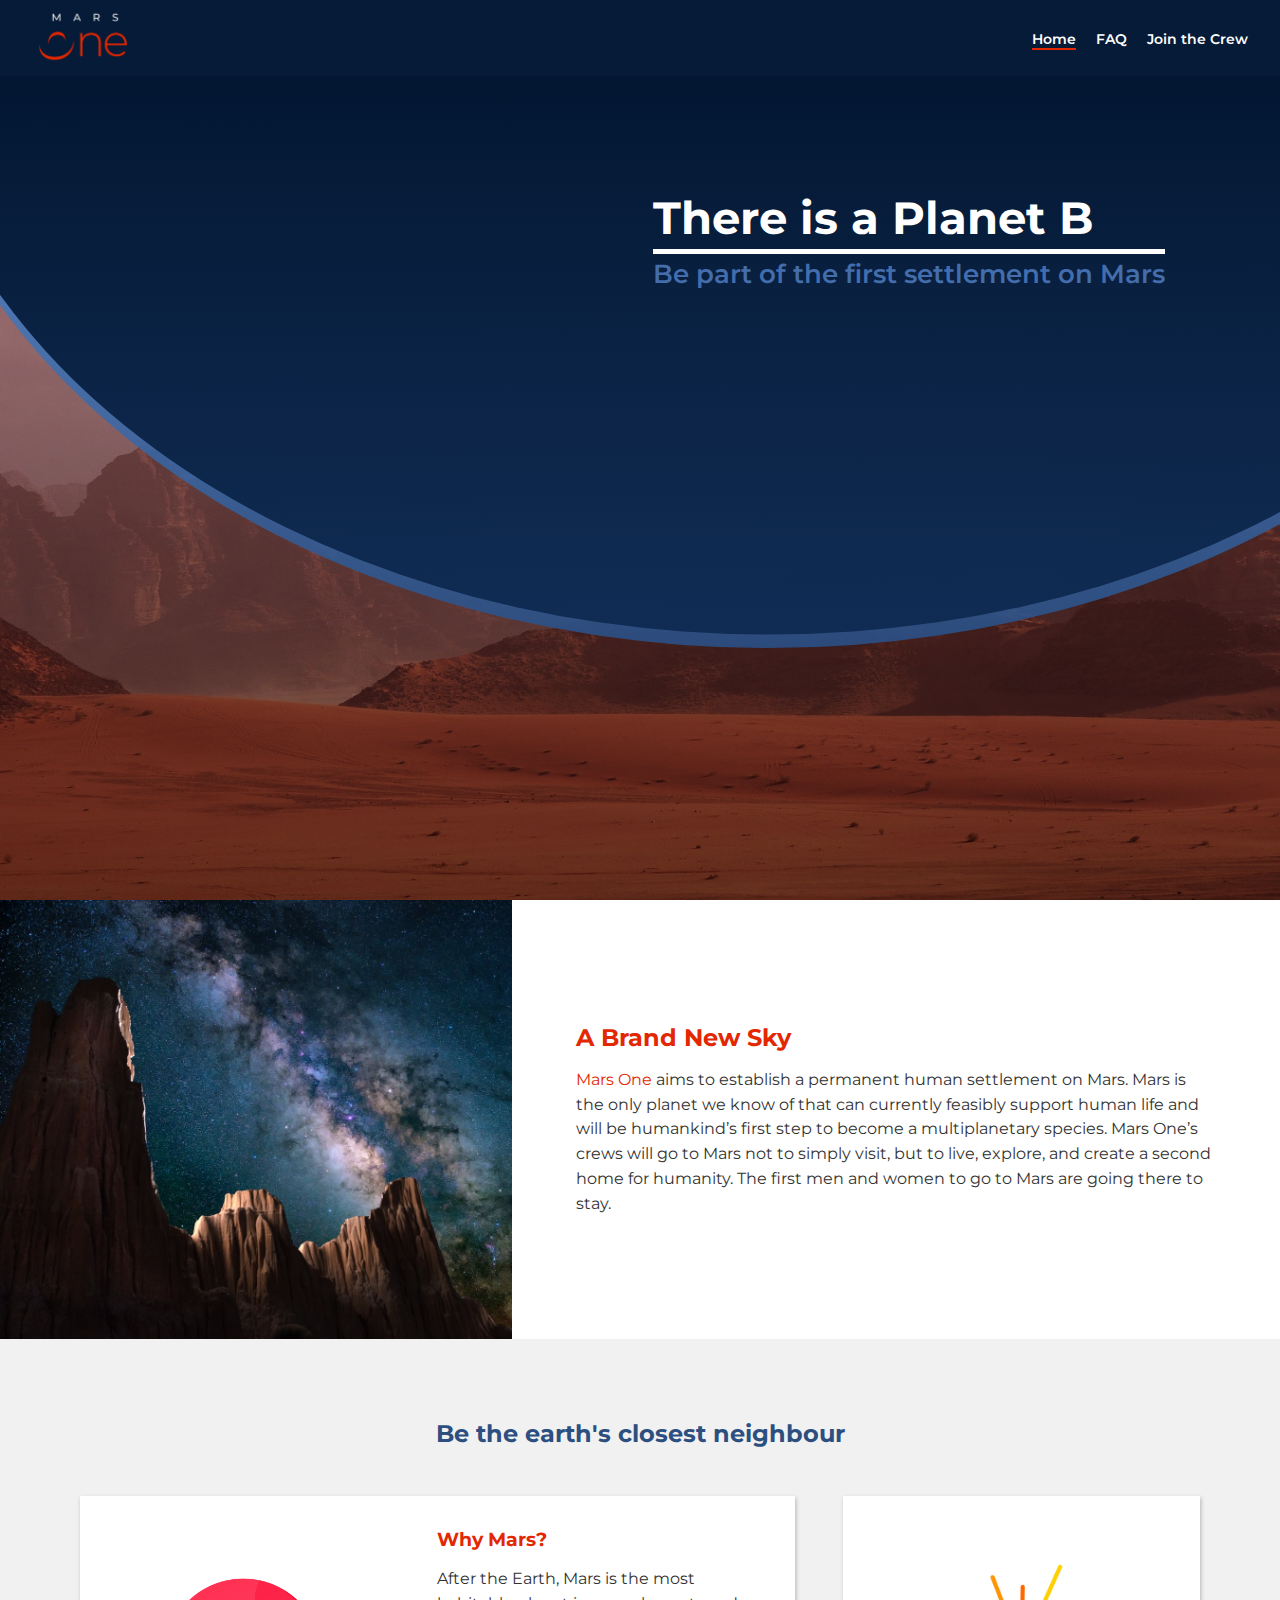
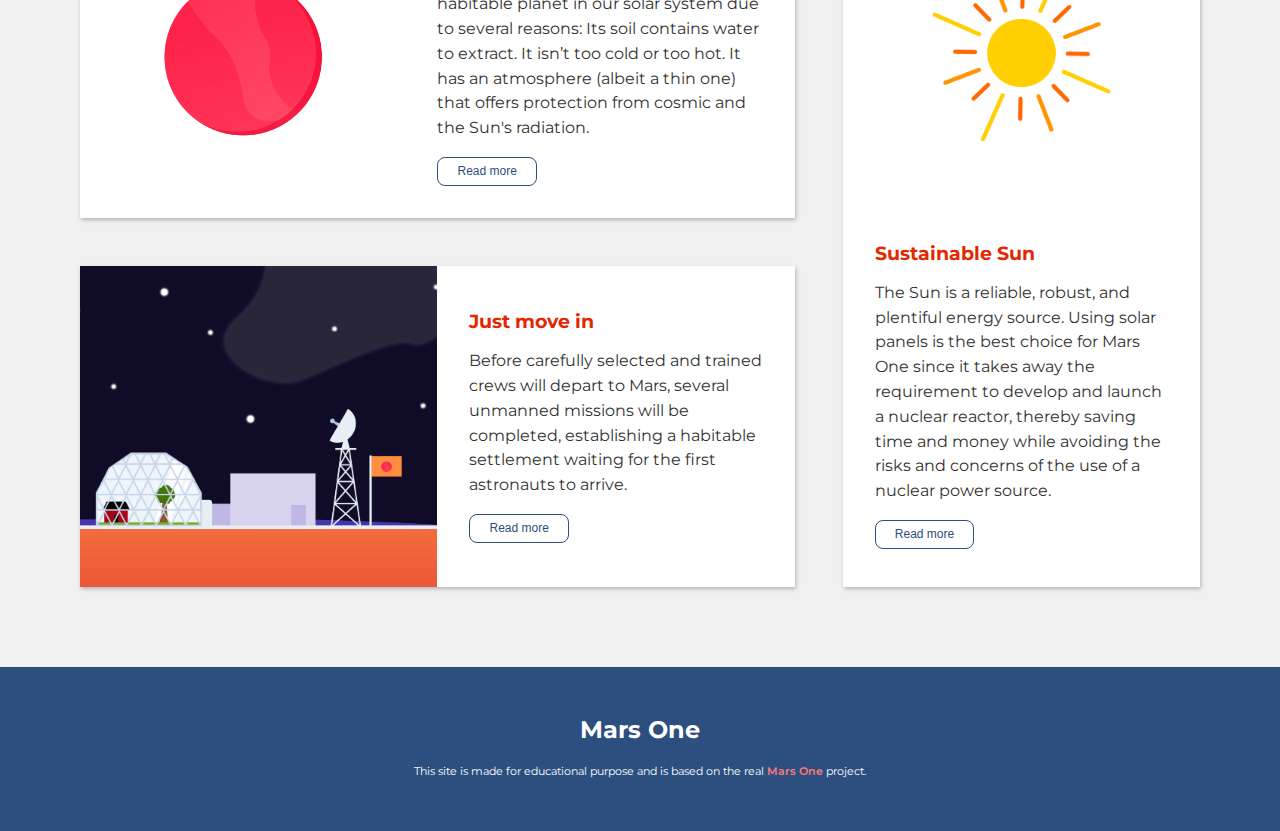
==== commit 55f9f4f2: "with workin animation of planets" ====
--- a/index.html
+++ b/index.html
@@ -6,7 +6,7 @@
     <meta http-equiv="X-UA-Compatible" content="ie=edge" />
     <link rel="stylesheet" href="styles/style.css" />
     <link
-      href="https://fonts.googleapis.com/css?family=Montserrat:300,400,500,600,700,800|Poppins:400,500,700&display=swap"
+      href="https://fonts.googleapis.com/css?family=Montserrat:300,400,500,600,700,800&display=swap"
       rel="stylesheet"
     />
     <title>Mars One - Home</title>
@@ -22,8 +22,8 @@
           <nav class="header__nav">
             <ul>
               <li><a href="#" class="nav--active">Home</a></li>
-              <li><a href="faq.html">FAQ</a></li>
-              <li><a href="join.html">Join the Crew</a></li>
+              <li><a href="faq.html" class="nav--hover">FAQ</a></li>
+              <li><a href="join.html" class="nav--hover">Join the Crew</a></li>
             </ul>
           </nav>
         </div>
@@ -82,7 +82,7 @@
           <div class="article-image article-image--bigger">
             <img class="" src="images/page-1/base.jpg" alt="research base" />
           </div>
-          <div class="article-content">
+          <div class="article-content index">
             <h3>Just move in</h3>
             <p>
               Before carefully selected and trained crews will depart to Mars,
--- a/styles/style.css
+++ b/styles/style.css
@@ -25,26 +25,26 @@
 }
 
 header {
+  min-height: 100vh;
+  background-image: -webkit-gradient(linear, left top, left bottom, from(rgba(193, 85, 85, 0.5)), to(rgba(36, 2, 2, 0.5)));
+  background-image: linear-gradient(rgba(193, 85, 85, 0.5), rgba(36, 2, 2, 0.5));
   display: -ms-grid;
   display: grid;
   -ms-grid-columns: auto;
       grid-template-columns: auto;
   -ms-grid-rows: auto 1fr;
       grid-template-rows: auto 1fr;
-  min-height: 100vh;
-  background-image: -webkit-gradient(linear, left top, left bottom, from(rgba(193, 85, 85, 0.5)), to(rgba(36, 2, 2, 0.5)));
-  background-image: linear-gradient(rgba(193, 85, 85, 0.5), rgba(36, 2, 2, 0.5));
 }
 
 header .banner-heading {
+  z-index: 1;
+  color: #ffffff;
+  padding: 12vh;
+  max-width: 50%;
   -ms-flex-item-align: start;
       align-self: flex-start;
   -ms-grid-column-align: center;
       justify-self: center;
-  max-width: 50%;
-  padding: 12vh;
-  color: #ffffff;
-  z-index: 1;
 }
 
 header .banner-heading p {
@@ -67,22 +67,24 @@
 }
 
 header .nav-container {
+  -webkit-transition: 1s;
+  transition: 1s;
   z-index: 2;
+  color: #ffffff;
   background: #061b38;
   display: -webkit-box;
   display: -ms-flexbox;
   display: flex;
-  -webkit-box-pack: justify;
-      -ms-flex-pack: justify;
-          justify-content: space-between;
-  -webkit-box-align: center;
-      -ms-flex-align: center;
-          align-items: center;
   -webkit-box-orient: vertical;
   -webkit-box-direction: normal;
       -ms-flex-direction: column;
           flex-direction: column;
-  color: #ffffff;
+  -webkit-box-align: center;
+      -ms-flex-align: center;
+          align-items: center;
+  -webkit-box-pack: justify;
+      -ms-flex-pack: justify;
+          justify-content: space-between;
 }
 
 header .nav-container .nav--active {
@@ -90,11 +92,7 @@
 }
 
 header .nav-container img {
-  max-height: 60px;
-}
-
-header .nav-container li + li {
-  margin-left: 1rem;
+  max-height: 4rem;
 }
 
 header .nav-container ul {
@@ -107,7 +105,13 @@
   display: inline;
 }
 
+header .nav-container ul li + li {
+  margin-left: 1rem;
+}
+
 header .nav-container ul li a {
+  -webkit-transition: 0.2s;
+  transition: 0.2s;
   font-size: 0.9rem;
   font-weight: 600;
   text-decoration: none;
@@ -128,40 +132,38 @@
 
 .index__bg::before,
 .faq__bg::before {
+  background-image: -webkit-gradient(linear, left top, left bottom, from(rgba(94, 151, 226, 0.9)), to(rgba(21, 52, 98, 0.9)));
+  background-image: linear-gradient(rgba(94, 151, 226, 0.9), rgba(21, 52, 98, 0.9));
   -webkit-clip-path: ellipse(88% 79% at 60% 0%);
           clip-path: ellipse(88% 79% at 60% 0%);
-  background-image: -webkit-gradient(linear, left top, left bottom, from(rgba(94, 151, 226, 0.9)), to(rgba(21, 52, 98, 0.9)));
-  background-image: linear-gradient(rgba(94, 151, 226, 0.9), rgba(21, 52, 98, 0.9));
 }
 
 .index__bg::after,
 .faq__bg::after {
+  background-image: -webkit-gradient(linear, left top, left bottom, from(#00132c), to(rgba(21, 52, 98, 0.9)));
+  background-image: linear-gradient(#00132c, rgba(21, 52, 98, 0.9));
   -webkit-clip-path: ellipse(87.75% 77.5% at 60% 0%);
           clip-path: ellipse(87.75% 77.5% at 60% 0%);
-  background-image: -webkit-gradient(linear, left top, left bottom, from(#00132c), to(rgba(21, 52, 98, 0.9)));
-  background-image: linear-gradient(#00132c, rgba(21, 52, 98, 0.9));
 }
 
 .join__bg::before {
+  background-image: -webkit-gradient(linear, left top, left bottom, from(rgba(21, 52, 98, 0.9)), to(rgba(94, 151, 226, 0.9)));
+  background-image: linear-gradient(rgba(21, 52, 98, 0.9), rgba(94, 151, 226, 0.9));
   -webkit-clip-path: ellipse(82% 57% at 27% 100%);
           clip-path: ellipse(82% 57% at 27% 100%);
-  background-image: -webkit-gradient(linear, left top, left bottom, from(rgba(21, 52, 98, 0.9)), to(rgba(94, 151, 226, 0.9)));
-  background-image: linear-gradient(rgba(21, 52, 98, 0.9), rgba(94, 151, 226, 0.9));
 }
 
 .join__bg::after {
+  background-image: -webkit-gradient(linear, left top, left bottom, from(rgba(21, 52, 98, 0.9)), to(#00132c));
+  background-image: linear-gradient(rgba(21, 52, 98, 0.9), #00132c);
   -webkit-clip-path: ellipse(81.5% 55% at 27% 100%);
           clip-path: ellipse(81.5% 55% at 27% 100%);
-  background-image: -webkit-gradient(linear, left top, left bottom, from(rgba(21, 52, 98, 0.9)), to(#00132c));
-  background-image: linear-gradient(rgba(21, 52, 98, 0.9), #00132c);
 }
 
 @media only screen and (min-width: 600px) {
   header .banner-heading {
-    -ms-flex-item-align: start;
-        align-self: flex-start;
+    padding: 9vw;
     justify-self: flex-end;
-    padding: 9vw;
   }
   header .banner-heading p {
     font-size: 1.6rem;
@@ -170,11 +172,6 @@
   header .banner-heading h1 {
     font-size: 2.8rem;
     border-bottom: 5px solid #ffffff;
-  }
-  header .banner-heading-join {
-    justify-self: flex-start;
-    -ms-flex-item-align: end;
-        align-self: flex-end;
   }
   header .nav-container {
     -webkit-box-orient: horizontal;
@@ -185,6 +182,10 @@
   }
   header .nav-container ul {
     margin: 0;
+  }
+  header .nav-container ul .nav--hover:hover {
+    cursor: pointer;
+    border-bottom: 2px solid #ff9300;
   }
   .index__bg::before,
   .faq__bg::before {
@@ -247,7 +248,8 @@
   padding: 3rem 2rem;
 }
 
-.selling-container .selling-container--content h2, .selling-container .selling-container--content span {
+.selling-container .selling-container--content h2,
+.selling-container .selling-container--content span {
   color: #e32700;
 }
 
@@ -263,14 +265,16 @@
   -webkit-box-direction: normal;
       -ms-flex-direction: column;
           flex-direction: column;
-  -ms-flex-pack: distribute;
-      justify-content: space-around;
+  -webkit-box-pack: center;
+      -ms-flex-pack: center;
+          justify-content: center;
   -webkit-box-align: center;
       -ms-flex-align: center;
           align-items: center;
   background-image: -webkit-gradient(linear, left top, left bottom, from(#072142), to(#00132c));
   background-image: linear-gradient(#072142, #00132c);
   width: 100%;
+  min-height: 19rem;
 }
 
 .selling-container .selling-container--image img {
@@ -284,15 +288,101 @@
 }
 
 .selling-container .selling-container--image .image-planet.earth {
-  width: 8%;
+  width: 2rem;
 }
 
 .selling-container .selling-container--image .image-planet.sun {
-  width: 15%;
+  width: 4rem;
 }
 
 .selling-container .selling-container--image .image-planet.mars {
-  width: 5%;
+  width: 1rem;
+}
+
+.sun {
+  z-index: 3;
+  -webkit-animation: rotate-me 15s infinite linear;
+          animation: rotate-me 15s infinite linear;
+}
+
+.mars {
+  position: absolute;
+  -webkit-animation: orbit 8s infinite linear;
+          animation: orbit 8s infinite linear;
+  -webkit-animation-delay: -4s;
+          animation-delay: -4s;
+}
+
+@-webkit-keyframes orbit {
+  0% {
+    -webkit-transform: rotate(0deg) translateX(6rem) rotate(0deg);
+            transform: rotate(0deg) translateX(6rem) rotate(0deg);
+  }
+  100% {
+    -webkit-transform: rotate(360deg) translateX(6rem) rotate(-360deg);
+            transform: rotate(360deg) translateX(6rem) rotate(-360deg);
+  }
+}
+
+@keyframes orbit {
+  0% {
+    -webkit-transform: rotate(0deg) translateX(6rem) rotate(0deg);
+            transform: rotate(0deg) translateX(6rem) rotate(0deg);
+  }
+  100% {
+    -webkit-transform: rotate(360deg) translateX(6rem) rotate(-360deg);
+            transform: rotate(360deg) translateX(6rem) rotate(-360deg);
+  }
+}
+
+.earth {
+  position: absolute;
+  -webkit-animation: orbit-me 15s infinite linear;
+          animation: orbit-me 15s infinite linear;
+}
+
+@-webkit-keyframes orbit-me {
+  0% {
+    -webkit-transform: rotate(0deg) translateX(4rem) rotate(0deg);
+            transform: rotate(0deg) translateX(4rem) rotate(0deg);
+  }
+  100% {
+    -webkit-transform: rotate(360deg) translateX(4rem) rotate(-360deg);
+            transform: rotate(360deg) translateX(4rem) rotate(-360deg);
+  }
+}
+
+@keyframes orbit-me {
+  0% {
+    -webkit-transform: rotate(0deg) translateX(4rem) rotate(0deg);
+            transform: rotate(0deg) translateX(4rem) rotate(0deg);
+  }
+  100% {
+    -webkit-transform: rotate(360deg) translateX(4rem) rotate(-360deg);
+            transform: rotate(360deg) translateX(4rem) rotate(-360deg);
+  }
+}
+
+@-webkit-keyframes rotate-me {
+  0% {
+    -webkit-transform: rotate(0deg);
+            transform: rotate(0deg);
+  }
+  100% {
+    -webkit-transform: rotate(360deg);
+            transform: rotate(360deg);
+  }
+}
+
+@keyframes rotate-me {
+  0% {
+    -webkit-transform: rotate(0deg);
+            transform: rotate(0deg);
+  }
+  100% {
+    -webkit-transform: rotate(360deg);
+            transform: rotate(360deg);
+  }
 }
 
 @media only screen and (min-width: 500px) {
@@ -394,6 +484,8 @@
 }
 
 .article-section .article-container .article-content button {
+  -webkit-transition: 0.5s;
+  transition: 0.5s;
   background: #ffffff;
   color: #2c4f80;
   font-size: 0.75rem;
@@ -421,6 +513,11 @@
     display: -webkit-box;
     display: -ms-flexbox;
     display: flex;
+  }
+  .article-section .article-container.art2 .index {
+    -ms-flex-item-align: center;
+        -ms-grid-row-align: center;
+        align-self: center;
   }
   .article-section .article-container .article-image {
     max-width: 50%;
@@ -448,6 +545,11 @@
         -ms-flex: 1;
             flex: 1;
   }
+  .article-section .article-container .article-content button:hover {
+    cursor: pointer;
+    color: #ffffff;
+    background: #2c4f80;
+  }
   .article-section .article-container.ordinary {
     justify-items: center;
     -webkit-box-align: center;
@@ -490,10 +592,14 @@
   .article-section {
     padding: 4rem;
   }
+  .article-section .article-container .article-image--smaller img {
+    width: 50%;
+  }
 }
 
 @media screen and (min-width: 1100px) {
-  .article-section.index, .article-section.faq {
+  .article-section.index,
+  .article-section.faq {
     padding: 5rem;
     display: -ms-grid;
     display: grid;
@@ -501,33 +607,41 @@
         grid-template-columns: 2fr 1fr;
     -ms-grid-rows: auto 1fr 1fr;
         grid-template-rows: auto 1fr 1fr;
-        grid-template-areas: 'heading heading' 'art1 art3 ' 'art2 art3';
+        grid-template-areas: "heading heading" "art1 art3 " "art2 art3";
     grid-gap: 3rem;
   }
-  .article-section.index .article-container, .article-section.faq .article-container {
+  .article-section.index .article-container,
+  .article-section.faq .article-container {
     margin-top: 0;
   }
-  .article-section.index .article-container.ordinary.art3, .article-section.faq .article-container.ordinary.art3 {
+  .article-section.index .article-container.ordinary.art3,
+  .article-section.faq .article-container.ordinary.art3 {
     -webkit-box-orient: vertical;
     -webkit-box-direction: normal;
         -ms-flex-direction: column;
             flex-direction: column;
   }
-  .article-section.index .article-container .article-image--smaller, .article-section.faq .article-container .article-image--smaller {
+  .article-section.index .article-container .article-image--smaller,
+  .article-section.faq .article-container .article-image--smaller {
     display: -webkit-box;
     display: -ms-flexbox;
     display: flex;
-  }
-  .article-section.index .article-container .article-image--smaller img, .article-section.faq .article-container .article-image--smaller img {
     padding: 0;
+  }
+  .article-section.index .article-container .article-image--smaller img,
+  .article-section.faq .article-container .article-image--smaller img {
     max-width: 100%;
+  }
+  .article-section.index .article-container .article-image--smaller img[alt="sun"],
+  .article-section.faq .article-container .article-image--smaller img[alt="sun"] {
+    width: 100%;
   }
   .article-section.faq {
     -ms-grid-columns: 1fr 1fr;
         grid-template-columns: 1fr 1fr;
     -ms-grid-rows: auto auto auto;
         grid-template-rows: auto auto auto;
-        grid-template-areas: 'heading heading' 'faq-art1 faq-art2 ' 'faq-art1 faq-art3';
+        grid-template-areas: "heading heading" "faq-art1 faq-art2 " "faq-art1 faq-art3";
   }
 }
 
@@ -644,6 +758,8 @@
   }
   .form-section .form-container input[type="submit"]:hover {
     cursor: pointer;
+    color: #ffffff;
+    background: #2c4f80;
   }
 }
 
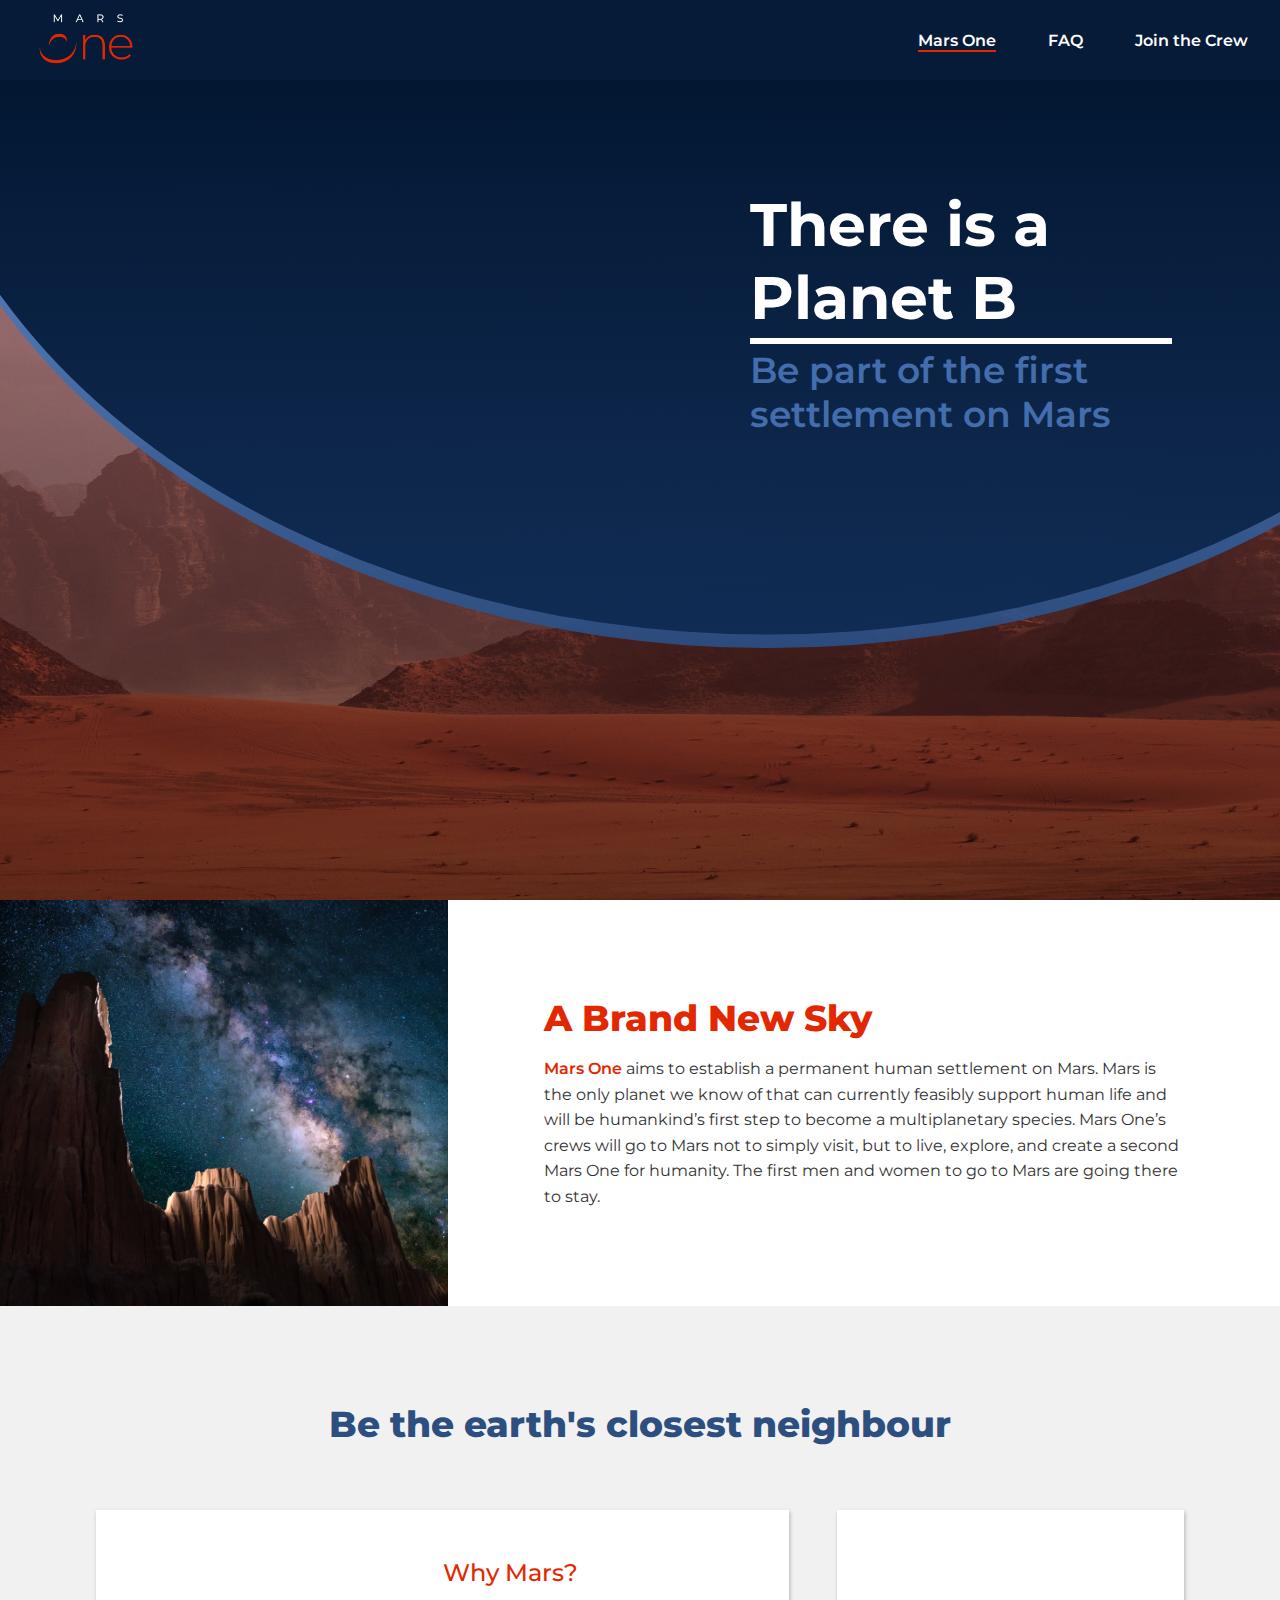
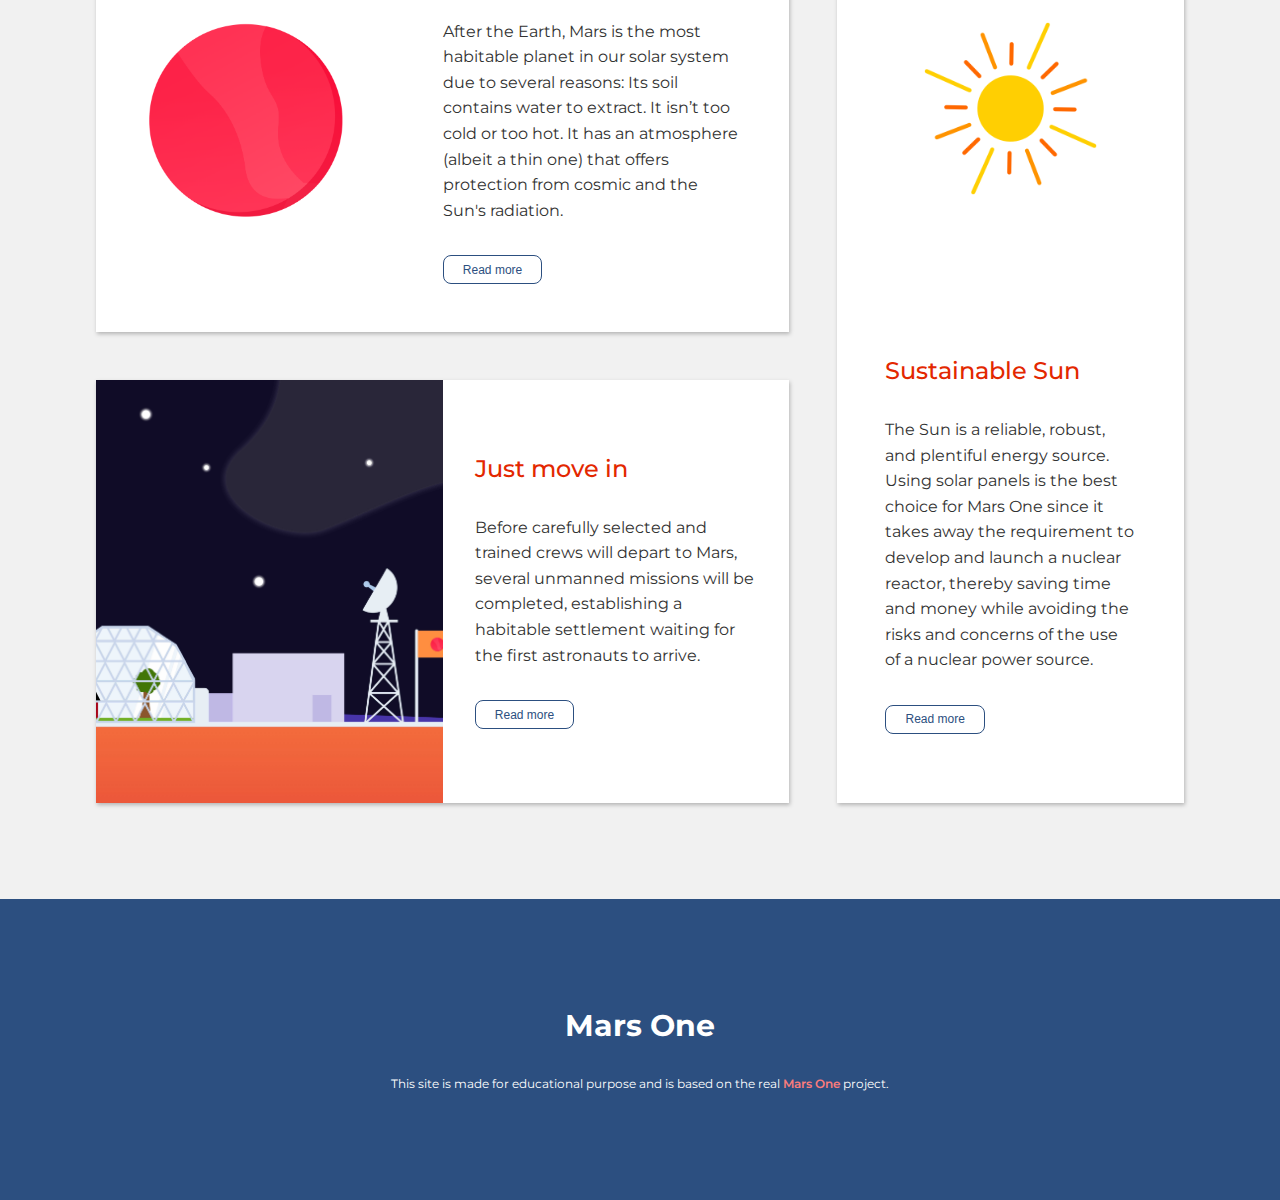
==== commit 7a11bba9: "working homesite, will need some work on soft transitions and maybe add some animation. Must fix cod" ====
--- a/index.html
+++ b/index.html
@@ -9,11 +9,11 @@
       href="https://fonts.googleapis.com/css?family=Montserrat:300,400,500,600,700,800&display=swap"
       rel="stylesheet"
     />
-    <title>Mars One - Home</title>
+    <title>Mars One - Mars One</title>
   </head>
   <body>
     <!-- navigation and banner -->
-    <div class="index__bg">
+    <div class="header__ellipse--index">
       <header>
         <div class="nav-container">
           <a href="#" class="header__link"
@@ -21,7 +21,7 @@
           /></a>
           <nav class="header__nav">
             <ul>
-              <li><a href="#" class="nav--active">Home</a></li>
+              <li><a href="#" class="nav--active">Mars One</a></li>
               <li><a href="faq.html" class="nav--hover">FAQ</a></li>
               <li><a href="join.html" class="nav--hover">Join the Crew</a></li>
             </ul>
@@ -29,7 +29,7 @@
         </div>
         <section class="banner-heading">
           <h1>There is a Planet B</h1>
-          <p>Be part of the first settlement on Mars</p>
+          <h2>Be part of the first settlement on Mars</h2>
         </section>
       </header>
     </div>
@@ -45,7 +45,7 @@
               currently feasibly support human life and will be humankind’s
               first step to become a multiplanetary species. Mars One’s crews
               will go to Mars not to simply visit, but to live, explore, and
-              create a second home for humanity. The first men and women to go
+              create a second Mars One for humanity. The first men and women to go
               to Mars are going there to stay.
             </p>
           </div>
--- a/styles/style.css
+++ b/styles/style.css
@@ -1,3 +1,82 @@
+header .banner-heading h1 {
+  font-family: "Montserrat", sans-serif;
+  font-size: 1.6rem;
+  color: #ffffff;
+  border-bottom: 3px solid #ffffff;
+  padding-bottom: 0.25rem;
+  margin-bottom: 0.25rem;
+}
+
+@media only screen and (min-width: 700px) {
+  header .banner-heading h1 {
+    font-size: 2.5rem;
+    border-bottom: 4px solid #ffffff;
+  }
+}
+
+@media only screen and (min-width: 1100px) {
+  header .banner-heading h1 {
+    font-size: 3.75rem;
+    border-bottom: 6px solid #ffffff;
+  }
+}
+
+header .banner-heading h2, .selling-container .selling-container--content h2, .article-section h2, .form-section h2 {
+  font-family: "Montserrat", sans-serif;
+  font-size: 1.2rem;
+  font-weight: 600;
+  color: #e32700;
+}
+
+@media only screen and (min-width: 700px) {
+  header .banner-heading h2, .selling-container .selling-container--content h2, .article-section h2, .form-section h2 {
+    font-size: 1.55rem;
+  }
+}
+
+@media only screen and (min-width: 1100px) {
+  header .banner-heading h2, .selling-container .selling-container--content h2, .article-section h2, .form-section h2 {
+    font-size: 2.25rem;
+  }
+}
+
+.selling-container .selling-container--content h3, .article-section h3 {
+  font-family: "Montserrat", sans-serif;
+  font-size: 1.2rem;
+  font-weight: 500;
+  color: #e32700;
+}
+
+@media only screen and (min-width: 700px) {
+  .selling-container .selling-container--content h3, .article-section h3 {
+    font-size: 1.3rem;
+  }
+}
+
+@media only screen and (min-width: 1100px) {
+  .selling-container .selling-container--content h3, .article-section h3 {
+    font-size: 1.5rem;
+  }
+}
+
+.selling-container .selling-container--content p, .article-section p, .article-section ul li, .form-section p, .form-section .form-container label, .form-section input[type="text"],
+.form-section input[type="date"],
+.form-section textarea {
+  font-family: "Montserrat", sans-serif;
+  font-size: 0.9rem;
+  line-height: 1.4rem;
+  color: #323232;
+}
+
+@media only screen and (min-width: 700px) {
+  .selling-container .selling-container--content p, .article-section p, .article-section ul li, .form-section p, .form-section .form-container label, .form-section input[type="text"],
+  .form-section input[type="date"],
+  .form-section textarea {
+    font-size: 1rem;
+    line-height: 1.6rem;
+  }
+}
+
 body,
 h1,
 h2,
@@ -11,17 +90,20 @@
   margin: 0;
 }
 
-.index__bg::before,
-.faq__bg::before,
-.join__bg::before,
-.index__bg::after,
-.faq__bg::after,
-.join__bg::after {
+.header__ellipse--index::before, .header__ellipse--index::after,
+.header__ellipse--faq::before,
+.header__ellipse--faq::after, .header__ellipse--join::before, .header__ellipse--join::after {
   position: absolute;
   top: 0;
   height: 100vh;
   width: 100vw;
   content: "";
+}
+
+body {
+  -webkit-box-sizing: border-box;
+          box-sizing: border-box;
+  font-size: 16px;
 }
 
 header {
@@ -38,32 +120,49 @@
 
 header .banner-heading {
   z-index: 1;
-  color: #ffffff;
-  padding: 12vh;
-  max-width: 50%;
+  padding: 12vh 5vh;
+  max-width: 67%;
   -ms-flex-item-align: start;
       align-self: flex-start;
   -ms-grid-column-align: center;
       justify-self: center;
 }
 
-header .banner-heading p {
-  font-size: 1.2rem;
+header .banner-heading h2 {
   font-weight: 600;
   color: #436dac;
 }
 
-header .banner-heading h1 {
-  font-size: 1.6rem;
-  border-bottom: 3px solid #ffffff;
-  padding-bottom: 0.25rem;
-  margin-bottom: 0.25rem;
+@media only screen and (min-width: 600px) {
+  header .banner-heading {
+    padding: 12vh;
+    max-width: 50%;
+  }
+  header .banner-heading {
+    justify-self: flex-end;
+  }
+}
+
+@media only screen and (min-width: 700px) {
+  header .banner-heading {
+    max-width: 33%;
+  }
+  header .banner-heading {
+    max-height: 25%;
+  }
 }
 
 header .banner-heading-join {
   -ms-flex-item-align: end;
       align-self: flex-end;
   justify-self: flex-start;
+}
+
+@media only screen and (min-width: 700px) {
+  header .banner-heading-join {
+    max-width: 33%;
+    max-height: 45%;
+  }
 }
 
 header .nav-container {
@@ -92,10 +191,17 @@
 }
 
 header .nav-container img {
-  max-height: 4rem;
+  max-height: 3.75rem;
+}
+
+@media screen and (min-width: 600px) {
+  header .nav-container img {
+    max-height: 4.25rem;
+  }
 }
 
 header .nav-container ul {
+  font-family: "Montserrat", sans-serif;
   margin: 0 0 1rem 0;
   padding: 0;
 }
@@ -118,61 +224,7 @@
   color: inherit;
 }
 
-.index__bg {
-  background: center/cover url("../../images/page-1/hero-1.jpg") no-repeat;
-}
-
-.faq__bg {
-  background: center/cover url("../../images/page-2/hero-2.jpg") no-repeat;
-}
-
-.join__bg {
-  background: center/cover url("../../images/page-3/hero-3.jpg") no-repeat;
-}
-
-.index__bg::before,
-.faq__bg::before {
-  background-image: -webkit-gradient(linear, left top, left bottom, from(rgba(94, 151, 226, 0.9)), to(rgba(21, 52, 98, 0.9)));
-  background-image: linear-gradient(rgba(94, 151, 226, 0.9), rgba(21, 52, 98, 0.9));
-  -webkit-clip-path: ellipse(88% 79% at 60% 0%);
-          clip-path: ellipse(88% 79% at 60% 0%);
-}
-
-.index__bg::after,
-.faq__bg::after {
-  background-image: -webkit-gradient(linear, left top, left bottom, from(#00132c), to(rgba(21, 52, 98, 0.9)));
-  background-image: linear-gradient(#00132c, rgba(21, 52, 98, 0.9));
-  -webkit-clip-path: ellipse(87.75% 77.5% at 60% 0%);
-          clip-path: ellipse(87.75% 77.5% at 60% 0%);
-}
-
-.join__bg::before {
-  background-image: -webkit-gradient(linear, left top, left bottom, from(rgba(21, 52, 98, 0.9)), to(rgba(94, 151, 226, 0.9)));
-  background-image: linear-gradient(rgba(21, 52, 98, 0.9), rgba(94, 151, 226, 0.9));
-  -webkit-clip-path: ellipse(82% 57% at 27% 100%);
-          clip-path: ellipse(82% 57% at 27% 100%);
-}
-
-.join__bg::after {
-  background-image: -webkit-gradient(linear, left top, left bottom, from(rgba(21, 52, 98, 0.9)), to(#00132c));
-  background-image: linear-gradient(rgba(21, 52, 98, 0.9), #00132c);
-  -webkit-clip-path: ellipse(81.5% 55% at 27% 100%);
-          clip-path: ellipse(81.5% 55% at 27% 100%);
-}
-
-@media only screen and (min-width: 600px) {
-  header .banner-heading {
-    padding: 9vw;
-    justify-self: flex-end;
-  }
-  header .banner-heading p {
-    font-size: 1.6rem;
-    line-height: 2rem;
-  }
-  header .banner-heading h1 {
-    font-size: 2.8rem;
-    border-bottom: 5px solid #ffffff;
-  }
+@media screen and (min-width: 600px) {
   header .nav-container {
     -webkit-box-orient: horizontal;
     -webkit-box-direction: normal;
@@ -183,40 +235,93 @@
   header .nav-container ul {
     margin: 0;
   }
+  header .nav-container ul li + li {
+    margin-left: 3rem;
+  }
+  header .nav-container ul li a {
+    font-size: 1rem;
+  }
   header .nav-container ul .nav--hover:hover {
     cursor: pointer;
     border-bottom: 2px solid #ff9300;
   }
-  .index__bg::before,
-  .faq__bg::before {
+}
+
+@media screen and (min-width: 700px) {
+  header .nav-container {
+    padding: 0.25rem 2rem;
+  }
+}
+
+.header__ellipse--index,
+.header__ellipse--faq {
+  background: center/cover url("../../images/page-1/hero-1.jpg") no-repeat;
+}
+
+.header__ellipse--index::before,
+.header__ellipse--faq::before {
+  background-image: -webkit-gradient(linear, left top, left bottom, from(rgba(94, 151, 226, 0.9)), to(rgba(21, 52, 98, 0.9)));
+  background-image: linear-gradient(rgba(94, 151, 226, 0.9), rgba(21, 52, 98, 0.9));
+  -webkit-clip-path: ellipse(88% 79% at 60% 0%);
+          clip-path: ellipse(88% 79% at 60% 0%);
+}
+
+.header__ellipse--index::after,
+.header__ellipse--faq::after {
+  background-image: -webkit-gradient(linear, left top, left bottom, from(#00132c), to(rgba(21, 52, 98, 0.9)));
+  background-image: linear-gradient(#00132c, rgba(21, 52, 98, 0.9));
+  -webkit-clip-path: ellipse(87.75% 77.5% at 60% 0%);
+          clip-path: ellipse(87.75% 77.5% at 60% 0%);
+}
+
+@media only screen and (min-width: 700px) {
+  .header__ellipse--index::before,
+  .header__ellipse--faq::before {
     -webkit-clip-path: ellipse(68% 72% at 60% 0%);
             clip-path: ellipse(68% 72% at 60% 0%);
   }
-  .index__bg::after,
-  .faq__bg::after {
+  .header__ellipse--index::after,
+  .header__ellipse--faq::after {
     -webkit-clip-path: ellipse(67.75% 70.5% at 60% 0%);
             clip-path: ellipse(67.75% 70.5% at 60% 0%);
   }
-  .join__bg::before {
+}
+
+.header__ellipse--faq {
+  background: center/cover url("../../images/page-2/hero-2.jpg") no-repeat;
+}
+
+.header__ellipse--join {
+  background: center/cover url("../../images/page-3/hero-3.jpg") no-repeat;
+}
+
+.header__ellipse--join::before {
+  background-image: -webkit-gradient(linear, left top, left bottom, from(rgba(21, 52, 98, 0.9)), to(rgba(94, 151, 226, 0.9)));
+  background-image: linear-gradient(rgba(21, 52, 98, 0.9), rgba(94, 151, 226, 0.9));
+  -webkit-clip-path: ellipse(82% 57% at 27% 100%);
+          clip-path: ellipse(82% 57% at 27% 100%);
+}
+
+.header__ellipse--join::after {
+  background-image: -webkit-gradient(linear, left top, left bottom, from(rgba(21, 52, 98, 0.9)), to(#00132c));
+  background-image: linear-gradient(rgba(21, 52, 98, 0.9), #00132c);
+  -webkit-clip-path: ellipse(81.5% 55% at 27% 100%);
+          clip-path: ellipse(81.5% 55% at 27% 100%);
+}
+
+@media only screen and (min-width: 700px) {
+  .header__ellipse--join::before {
     -webkit-clip-path: ellipse(73% 57% at 27% 100%);
             clip-path: ellipse(73% 57% at 27% 100%);
   }
-  .join__bg::after {
+  .header__ellipse--join::after {
     -webkit-clip-path: ellipse(72.5% 55% at 27% 100%);
             clip-path: ellipse(72.5% 55% at 27% 100%);
   }
 }
 
-@media only screen and (min-width: 700px) {
-  header .nav-container {
-    padding: 0.25rem 2rem;
-  }
-  header .banner-heading {
-    max-height: 25%;
-  }
-}
-
 footer {
+  font-family: "Montserrat", sans-serif;
   background: #2c4f80;
   color: #ffffff;
   padding: 3rem;
@@ -225,16 +330,40 @@
 
 footer p {
   color: #ffffff;
-  font-size: 0.7rem;
-  padding-top: 1rem;
-}
-
-footer span {
+  font-size: 0.75rem;
+  padding-top: 2rem;
+}
+
+footer p span {
   color: #f97c7c;
   font-weight: 600;
 }
 
+footer h2 {
+  font-size: 1.4rem;
+}
+
+@media screen and (min-width: 700px) {
+  footer h2 {
+    font-size: 1.9rem;
+  }
+}
+
+@media screen and (min-width: 700px) {
+  footer {
+    padding: 5rem;
+  }
+}
+
+@media screen and (min-width: 1100px) {
+  footer {
+    padding: 6.8rem;
+  }
+}
+
 .selling-container {
+  -webkit-transition: 1s;
+  transition: 1s;
   display: -webkit-box;
   display: -ms-flexbox;
   display: flex;
@@ -246,18 +375,67 @@
 
 .selling-container .selling-container--content {
   padding: 3rem 2rem;
-}
-
-.selling-container .selling-container--content h2,
-.selling-container .selling-container--content span {
-  color: #e32700;
+  background: #ffffff;
+  z-index: 1;
+}
+
+.selling-container .selling-container--content h2 {
+  font-weight: 800;
 }
 
 .selling-container .selling-container--content h2 + p {
   padding-top: 1rem;
 }
 
+.selling-container .selling-container--content h3 + p {
+  padding-top: 1rem;
+}
+
+.selling-container .selling-container--content p span {
+  color: #e32700;
+  font-weight: 600;
+}
+
+@media only screen and (min-width: 500px) {
+  .selling-container .selling-container--content {
+    max-width: 50%;
+    padding: 3rem;
+    -ms-flex-item-align: center;
+        -ms-grid-row-align: center;
+        align-self: center;
+  }
+}
+
+@media only screen and (min-width: 800px) {
+  .selling-container .selling-container--content {
+    padding: 4rem;
+  }
+}
+
+@media only screen and (min-width: 1100px) {
+  .selling-container .selling-container--content {
+    padding: 6rem;
+  }
+}
+
+.selling-container .selling-container--image img {
+  display: block;
+  width: 100%;
+}
+
+@media only screen and (min-width: 500px) {
+  .selling-container .selling-container--image img {
+    height: 100%;
+    -o-object-fit: cover;
+       object-fit: cover;
+  }
+}
+
 .selling-container .planet-bg {
+  background-image: -webkit-gradient(linear, left top, left bottom, from(#072142), to(#00132c));
+  background-image: linear-gradient(#072142, #00132c);
+  width: 100%;
+  min-height: 19rem;
   display: -webkit-box;
   display: -ms-flexbox;
   display: flex;
@@ -271,77 +449,150 @@
   -webkit-box-align: center;
       -ms-flex-align: center;
           align-items: center;
-  background-image: -webkit-gradient(linear, left top, left bottom, from(#072142), to(#00132c));
-  background-image: linear-gradient(#072142, #00132c);
-  width: 100%;
-  min-height: 19rem;
-}
-
-.selling-container .selling-container--image img {
-  display: block;
-  width: 100%;
-}
-
-.selling-container .selling-container--image .image-planet {
+}
+
+.selling-container .planet-bg .image-planet {
   -o-object-fit: contain;
      object-fit: contain;
 }
 
-.selling-container .selling-container--image .image-planet.earth {
-  width: 2rem;
-}
-
-.selling-container .selling-container--image .image-planet.sun {
-  width: 4rem;
-}
-
-.selling-container .selling-container--image .image-planet.mars {
+.selling-container .planet-bg .image-planet.sun {
+  width: 3.5rem;
+  z-index: 1;
+  position: absolute;
+  -webkit-animation: rotate-sun 7s infinite linear;
+          animation: rotate-sun 7s infinite linear;
+}
+
+@media only screen and (min-width: 500px) {
+  .selling-container .planet-bg .image-planet.sun {
+    width: 2.5rem;
+  }
+}
+
+@media only screen and (min-width: 1100px) {
+  .selling-container .planet-bg .image-planet.sun {
+    width: 5rem;
+  }
+}
+
+@-webkit-keyframes rotate-sun {
+  0% {
+    -webkit-transform: rotate(0deg);
+            transform: rotate(0deg);
+  }
+  100% {
+    -webkit-transform: rotate(360deg);
+            transform: rotate(360deg);
+  }
+}
+
+@keyframes rotate-sun {
+  0% {
+    -webkit-transform: rotate(0deg);
+            transform: rotate(0deg);
+  }
+  100% {
+    -webkit-transform: rotate(360deg);
+            transform: rotate(360deg);
+  }
+}
+
+.selling-container .planet-bg .image-planet.mars {
   width: 1rem;
-}
-
-.sun {
-  z-index: 3;
-  -webkit-animation: rotate-me 15s infinite linear;
-          animation: rotate-me 15s infinite linear;
-}
-
-.mars {
   position: absolute;
   -webkit-animation: orbit 8s infinite linear;
           animation: orbit 8s infinite linear;
-  -webkit-animation-delay: -4s;
-          animation-delay: -4s;
 }
 
 @-webkit-keyframes orbit {
   0% {
-    -webkit-transform: rotate(0deg) translateX(6rem) rotate(0deg);
-            transform: rotate(0deg) translateX(6rem) rotate(0deg);
+    -webkit-transform: rotate(0deg) translateX(6.5rem) rotate(0deg);
+            transform: rotate(0deg) translateX(6.5rem) rotate(0deg);
   }
   100% {
-    -webkit-transform: rotate(360deg) translateX(6rem) rotate(-360deg);
-            transform: rotate(360deg) translateX(6rem) rotate(-360deg);
+    -webkit-transform: rotate(360deg) translateX(6.5rem) rotate(-360deg);
+            transform: rotate(360deg) translateX(6.5rem) rotate(-360deg);
   }
 }
 
 @keyframes orbit {
   0% {
-    -webkit-transform: rotate(0deg) translateX(6rem) rotate(0deg);
-            transform: rotate(0deg) translateX(6rem) rotate(0deg);
+    -webkit-transform: rotate(0deg) translateX(6.5rem) rotate(0deg);
+            transform: rotate(0deg) translateX(6.5rem) rotate(0deg);
   }
   100% {
-    -webkit-transform: rotate(360deg) translateX(6rem) rotate(-360deg);
-            transform: rotate(360deg) translateX(6rem) rotate(-360deg);
-  }
-}
-
-.earth {
+    -webkit-transform: rotate(360deg) translateX(6.5rem) rotate(-360deg);
+            transform: rotate(360deg) translateX(6.5rem) rotate(-360deg);
+  }
+}
+
+@media only screen and (min-width: 500px) {
+  .selling-container .planet-bg .image-planet.mars {
+    position: absolute;
+    -webkit-animation: orbit 8s infinite linear;
+            animation: orbit 8s infinite linear;
+  }
+  @-webkit-keyframes orbit {
+    0% {
+      -webkit-transform: rotate(0deg) translateX(4.25rem) rotate(0deg);
+              transform: rotate(0deg) translateX(4.25rem) rotate(0deg);
+    }
+    100% {
+      -webkit-transform: rotate(360deg) translateX(4.25rem) rotate(-360deg);
+              transform: rotate(360deg) translateX(4.25rem) rotate(-360deg);
+    }
+  }
+  @keyframes orbit {
+    0% {
+      -webkit-transform: rotate(0deg) translateX(4.25rem) rotate(0deg);
+              transform: rotate(0deg) translateX(4.25rem) rotate(0deg);
+    }
+    100% {
+      -webkit-transform: rotate(360deg) translateX(4.25rem) rotate(-360deg);
+              transform: rotate(360deg) translateX(4.25rem) rotate(-360deg);
+    }
+  }
+}
+
+@media only screen and (min-width: 1100px) {
+  .selling-container .planet-bg .image-planet.mars {
+    position: absolute;
+    -webkit-animation: orbit 8s infinite linear;
+            animation: orbit 8s infinite linear;
+    width: 2rem;
+  }
+  @-webkit-keyframes orbit {
+    0% {
+      -webkit-transform: rotate(0deg) translateX(9rem) rotate(0deg);
+              transform: rotate(0deg) translateX(9rem) rotate(0deg);
+    }
+    100% {
+      -webkit-transform: rotate(360deg) translateX(9rem) rotate(-360deg);
+              transform: rotate(360deg) translateX(9rem) rotate(-360deg);
+    }
+  }
+  @keyframes orbit {
+    0% {
+      -webkit-transform: rotate(0deg) translateX(9rem) rotate(0deg);
+              transform: rotate(0deg) translateX(9rem) rotate(0deg);
+    }
+    100% {
+      -webkit-transform: rotate(360deg) translateX(9rem) rotate(-360deg);
+              transform: rotate(360deg) translateX(9rem) rotate(-360deg);
+    }
+  }
+}
+
+.selling-container .planet-bg .image-planet.earth {
+  width: 2rem;
   position: absolute;
-  -webkit-animation: orbit-me 15s infinite linear;
-          animation: orbit-me 15s infinite linear;
-}
-
-@-webkit-keyframes orbit-me {
+  -webkit-animation: orbit2 5s infinite linear;
+          animation: orbit2 5s infinite linear;
+  animation-direction: reverse;
+}
+
+@-webkit-keyframes orbit2 {
   0% {
     -webkit-transform: rotate(0deg) translateX(4rem) rotate(0deg);
             transform: rotate(0deg) translateX(4rem) rotate(0deg);
@@ -352,7 +603,7 @@
   }
 }
 
-@keyframes orbit-me {
+@keyframes orbit2 {
   0% {
     -webkit-transform: rotate(0deg) translateX(4rem) rotate(0deg);
             transform: rotate(0deg) translateX(4rem) rotate(0deg);
@@ -363,64 +614,73 @@
   }
 }
 
-@-webkit-keyframes rotate-me {
-  0% {
-    -webkit-transform: rotate(0deg);
-            transform: rotate(0deg);
-  }
-  100% {
-    -webkit-transform: rotate(360deg);
-            transform: rotate(360deg);
-  }
-}
-
-@keyframes rotate-me {
-  0% {
-    -webkit-transform: rotate(0deg);
-            transform: rotate(0deg);
-  }
-  100% {
-    -webkit-transform: rotate(360deg);
-            transform: rotate(360deg);
+@media only screen and (min-width: 500px) {
+  .selling-container .planet-bg .image-planet.earth {
+    position: absolute;
+    -webkit-animation: orbit2 5s infinite linear;
+            animation: orbit2 5s infinite linear;
+    animation-direction: reverse;
+    width: 1.5rem;
+  }
+  @-webkit-keyframes orbit2 {
+    0% {
+      -webkit-transform: rotate(0deg) translateX(2.5rem) rotate(0deg);
+              transform: rotate(0deg) translateX(2.5rem) rotate(0deg);
+    }
+    100% {
+      -webkit-transform: rotate(360deg) translateX(2.5rem) rotate(-360deg);
+              transform: rotate(360deg) translateX(2.5rem) rotate(-360deg);
+    }
+  }
+  @keyframes orbit2 {
+    0% {
+      -webkit-transform: rotate(0deg) translateX(2.5rem) rotate(0deg);
+              transform: rotate(0deg) translateX(2.5rem) rotate(0deg);
+    }
+    100% {
+      -webkit-transform: rotate(360deg) translateX(2.5rem) rotate(-360deg);
+              transform: rotate(360deg) translateX(2.5rem) rotate(-360deg);
+    }
+  }
+}
+
+@media only screen and (min-width: 1100px) {
+  .selling-container .planet-bg .image-planet.earth {
+    position: absolute;
+    -webkit-animation: orbit2 5s infinite linear;
+            animation: orbit2 5s infinite linear;
+    animation-direction: reverse;
+    width: 3rem;
+  }
+  @-webkit-keyframes orbit2 {
+    0% {
+      -webkit-transform: rotate(0deg) translateX(6rem) rotate(0deg);
+              transform: rotate(0deg) translateX(6rem) rotate(0deg);
+    }
+    100% {
+      -webkit-transform: rotate(360deg) translateX(6rem) rotate(-360deg);
+              transform: rotate(360deg) translateX(6rem) rotate(-360deg);
+    }
+  }
+  @keyframes orbit2 {
+    0% {
+      -webkit-transform: rotate(0deg) translateX(6rem) rotate(0deg);
+              transform: rotate(0deg) translateX(6rem) rotate(0deg);
+    }
+    100% {
+      -webkit-transform: rotate(360deg) translateX(6rem) rotate(-360deg);
+              transform: rotate(360deg) translateX(6rem) rotate(-360deg);
+    }
   }
 }
 
 @media only screen and (min-width: 500px) {
   .selling-container {
-    display: -webkit-box;
-    display: -ms-flexbox;
-    display: flex;
     -webkit-box-orient: horizontal;
     -webkit-box-direction: reverse;
         -ms-flex-direction: row-reverse;
             flex-direction: row-reverse;
   }
-  .selling-container img {
-    width: 100%;
-    height: 100%;
-    -o-object-fit: cover;
-       object-fit: cover;
-  }
-  .selling-container .selling-container--content {
-    max-width: 50%;
-    padding: 3rem 2rem;
-    -ms-flex-item-align: center;
-        -ms-grid-row-align: center;
-        align-self: center;
-  }
-}
-
-@media only screen and (min-width: 600px) {
-  .selling-container p {
-    font-size: 1rem;
-    line-height: 1.55rem;
-  }
-}
-
-@media only screen and (min-width: 800px) {
-  .selling-container .selling-container--content {
-    padding: 4rem;
-  }
 }
 
 .article-section {
@@ -428,12 +688,28 @@
   padding: 2rem 1rem;
 }
 
-.article-section h3 {
-  color: #e32700;
+@media screen and (min-width: 500px) {
+  .article-section {
+    padding: 2rem;
+  }
+}
+
+@media screen and (min-width: 600px) {
+  .article-section {
+    padding: 3rem;
+  }
+}
+
+@media screen and (min-width: 700px) {
+  .article-section {
+    padding: 4rem;
+  }
 }
 
 .article-section h2 {
+  font-weight: 800;
   color: #2c4f80;
+  padding-bottom: 1rem;
   text-align: center;
 }
 
@@ -447,9 +723,11 @@
 
 .article-section ul {
   list-style-position: inside;
+  padding: 1rem 0 0 0;
 }
 
 .article-section ul li {
+  font-weight: 500;
   color: #e32700;
 }
 
@@ -470,6 +748,12 @@
           box-shadow: 1px 2px 4px rgba(0, 0, 0, 0.25);
 }
 
+@media screen and (min-width: 600px) {
+  .article-section .article-container {
+    padding: 3rem;
+  }
+}
+
 .article-section .article-container .article-image--smaller {
   padding: 2rem 2rem 0 2rem;
 }
@@ -477,6 +761,12 @@
 .article-section .article-container .article-image--smaller img {
   width: 50%;
   margin: auto;
+}
+
+@media screen and (min-width: 700px) {
+  .article-section .article-container .article-image--smaller img {
+    width: 50%;
+  }
 }
 
 .article-section .article-container .article-content {
@@ -494,20 +784,20 @@
   padding: 0.4rem 1.2rem;
 }
 
-@media screen and (min-width: 500px) {
-  .article-section {
-    padding: 2rem;
-  }
-}
-
 @media screen and (min-width: 600px) {
-  .article-section {
-    padding: 3rem;
-  }
-  .article-section p {
-    font-size: 1rem;
-    line-height: 1.55rem;
-  }
+  .article-section .article-container .article-content {
+    -webkit-box-flex: 1;
+        -ms-flex: 1;
+            flex: 1;
+  }
+  .article-section .article-container .article-content button:hover {
+    cursor: pointer;
+    color: #ffffff;
+    background: #2c4f80;
+  }
+}
+
+@media screen and (min-width: 600px) {
   .article-section .article-container {
     padding: 0;
     display: -webkit-box;
@@ -540,22 +830,15 @@
     -o-object-fit: cover;
        object-fit: cover;
   }
-  .article-section .article-container .article-content {
-    -webkit-box-flex: 1;
-        -ms-flex: 1;
-            flex: 1;
-  }
-  .article-section .article-container .article-content button:hover {
-    cursor: pointer;
-    color: #ffffff;
-    background: #2c4f80;
-  }
   .article-section .article-container.ordinary {
     justify-items: center;
     -webkit-box-align: center;
         -ms-flex-align: center;
             align-items: center;
   }
+  .article-section .article-container.ordinary .article-content {
+    padding: 3rem;
+  }
   .article-section .heading {
     grid-area: heading;
   }
@@ -588,19 +871,9 @@
   }
 }
 
-@media screen and (min-width: 700px) {
+@media screen and (min-width: 1100px) {
   .article-section {
-    padding: 4rem;
-  }
-  .article-section .article-container .article-image--smaller img {
-    width: 50%;
-  }
-}
-
-@media screen and (min-width: 1100px) {
-  .article-section.index,
-  .article-section.faq {
-    padding: 5rem;
+    padding: 6rem;
     display: -ms-grid;
     display: grid;
     -ms-grid-columns: 2fr 1fr;
@@ -610,30 +883,28 @@
         grid-template-areas: "heading heading" "art1 art3 " "art2 art3";
     grid-gap: 3rem;
   }
-  .article-section.index .article-container,
-  .article-section.faq .article-container {
+  .article-section p {
+    padding: 2rem 0;
+  }
+  .article-section .article-container {
     margin-top: 0;
   }
-  .article-section.index .article-container.ordinary.art3,
-  .article-section.faq .article-container.ordinary.art3 {
+  .article-section .article-container.ordinary.art3 {
     -webkit-box-orient: vertical;
     -webkit-box-direction: normal;
         -ms-flex-direction: column;
             flex-direction: column;
   }
-  .article-section.index .article-container .article-image--smaller,
-  .article-section.faq .article-container .article-image--smaller {
+  .article-section .article-container .article-image--smaller {
     display: -webkit-box;
     display: -ms-flexbox;
     display: flex;
     padding: 0;
   }
-  .article-section.index .article-container .article-image--smaller img,
-  .article-section.faq .article-container .article-image--smaller img {
+  .article-section .article-container .article-image--smaller img {
     max-width: 100%;
   }
-  .article-section.index .article-container .article-image--smaller img[alt="sun"],
-  .article-section.faq .article-container .article-image--smaller img[alt="sun"] {
+  .article-section .article-container .article-image--smaller img[alt="sun"] {
     width: 100%;
   }
   .article-section.faq {
@@ -648,68 +919,6 @@
 .form-section {
   background: #f1f1f1;
   padding: 2rem 1rem;
-}
-
-.form-section h2 {
-  color: #2c4f80;
-  text-align: center;
-}
-
-.form-section p {
-  padding: 1rem 0;
-  text-align: center;
-}
-
-.form-section article {
-  background: #ffffff;
-  padding: 3rem;
-  margin-top: 2rem;
-  -webkit-box-shadow: 1px 2px 4px rgba(0, 0, 0, 0.25);
-          box-shadow: 1px 2px 4px rgba(0, 0, 0, 0.25);
-}
-
-.form-section .form-container {
-  display: -ms-grid;
-  display: grid;
-  grid-gap: 1rem;
-}
-
-.form-section .form-container label {
-  color: #2c4f80;
-}
-
-.form-section input,
-.form-section textarea {
-  color: #323232;
-  -webkit-box-sizing: border-box;
-          box-sizing: border-box;
-  resize: none;
-  border: 1px solid #2c4f80;
-  border-radius: 0.25rem;
-  padding: 0.5rem;
-}
-
-.form-section input:focus,
-.form-section textarea:focus {
-  border: 1px solid #ff9300;
-}
-
-.form-section input[type="text"],
-.form-section input[type="date"],
-.form-section textarea {
-  width: 100%;
-}
-
-.form-section textarea {
-  height: 50vw;
-  max-height: 15rem;
-}
-
-.form-section input[type="submit"] {
-  padding: 0.5rem 4rem;
-  background: #ffffff;
-  color: #2c4f80;
-  margin-top: 0.5rem;
 }
 
 @media screen and (min-width: 500px) {
@@ -723,6 +932,85 @@
         -ms-flex-direction: column;
             flex-direction: column;
   }
+}
+
+@media screen and (min-width: 600px) {
+  .form-section {
+    padding: 3rem;
+  }
+}
+
+@media screen and (min-width: 700px) {
+  .form-section {
+    padding: 4rem;
+  }
+}
+
+@media screen and (min-width: 1100px) {
+  .form-section {
+    padding: 7rem;
+  }
+}
+
+.form-section h2 {
+  text-align: center;
+}
+
+.form-section p {
+  color: #2c4f80;
+  padding: 1rem 0;
+  text-align: center;
+}
+
+@media screen and (min-width: 500px) {
+  .form-section p {
+    -ms-flex-item-align: center;
+        -ms-grid-row-align: center;
+        align-self: center;
+  }
+}
+
+@media screen and (min-width: 700px) {
+  .form-section p {
+    font-size: 1.2rem;
+    max-width: 65%;
+  }
+}
+
+@media screen and (min-width: 1100px) {
+  .form-section p {
+    font-size: 1.5rem;
+    padding: 2rem 0;
+    max-width: 45%;
+  }
+}
+
+.form-section article {
+  background: #ffffff;
+  padding: 3rem;
+  margin-top: 2rem;
+  -webkit-box-shadow: 1px 2px 4px rgba(0, 0, 0, 0.25);
+          box-shadow: 1px 2px 4px rgba(0, 0, 0, 0.25);
+}
+
+@media screen and (min-width: 700px) {
+  .form-section article {
+    padding: 4rem;
+    margin-top: 5rem;
+  }
+}
+
+.form-section .form-container {
+  display: -ms-grid;
+  display: grid;
+  grid-gap: 1rem;
+}
+
+.form-section .form-container .wrap {
+  margin: auto;
+}
+
+@media screen and (min-width: 500px) {
   .form-section .form-container {
     -ms-grid-columns: 1fr 1fr;
         grid-template-columns: 1fr 1fr;
@@ -731,9 +1019,6 @@
     grid-gap: 2rem;
     margin-bottom: 2rem;
   }
-  .form-section .form-container label input {
-    margin: 0;
-  }
   .form-section .form-container .motivation {
     grid-column: span 2;
   }
@@ -742,43 +1027,89 @@
     display: -webkit-box;
     display: -ms-flexbox;
     display: flex;
-    -webkit-box-pack: center;
-        -ms-flex-pack: center;
-            justify-content: center;
-  }
+  }
+}
+
+@media screen and (min-width: 700px) {
+  .form-section .form-container {
+    grid-gap: 3.6rem;
+  }
+}
+
+.form-section .form-container label {
+  font-weight: 700;
+  color: #2c4f80;
+}
+
+.form-section .form-container label br {
+  margin: 1rem 0 0.25rem 0;
+}
+
+@media screen and (min-width: 500px) {
+  .form-section .form-container label {
+    font-size: 0.9rem;
+  }
+  .form-section .form-container label br {
+    margin-bottom: 1.5rem 0 0 0;
+  }
+  .form-section .form-container label input {
+    margin: 0;
+  }
+}
+
+.form-section input,
+.form-section textarea {
+  -webkit-box-sizing: border-box;
+          box-sizing: border-box;
+  resize: none;
+  border: 1px solid #2c4f80;
+  border-radius: 0.25rem;
+  padding: 0.5rem;
+}
+
+.form-section input:focus,
+.form-section textarea:focus {
+  border: 1px solid #ff9300;
+}
+
+@media screen and (min-width: 500px) {
+  .form-section input,
+  .form-section textarea {
+    padding: 1rem;
+  }
+}
+
+.form-section input[type="text"],
+.form-section input[type="date"],
+.form-section textarea {
+  width: 100%;
+}
+
+.form-section input[type="date"]:focus::before {
+  content: "" !important;
+}
+
+.form-section input[type="submit"] {
+  padding: 0.5rem 2.75rem;
+  background: #ffffff;
+  color: #2c4f80;
+  font-weight: 500;
+  margin-top: 0.5rem;
 }
 
 @media screen and (min-width: 600px) {
-  .form-section {
-    padding: 3rem;
-  }
-  .form-section p {
-    font-size: 1rem;
-    line-height: 1.55rem;
-  }
-  .form-section .form-container input[type="submit"]:hover {
+  .form-section input[type="submit"] {
+    padding: 0.8rem 2.75rem;
+  }
+  .form-section input[type="submit"]:hover {
     cursor: pointer;
     color: #ffffff;
     background: #2c4f80;
   }
 }
 
-@media screen and (min-width: 700px) {
-  .form-section {
-    padding: 4rem;
-  }
-}
-
-body {
-  font-family: "Montserrat", sans-serif;
-  -webkit-box-sizing: border-box;
-          box-sizing: border-box;
-  font-size: 16px;
-}
-
-p {
-  font-size: 0.9rem;
-  line-height: 1.4rem;
-  color: #323232;
+.form-section textarea {
+  height: 50vw;
+  max-height: 15rem;
 }
 /*# sourceMappingURL=style.css.map */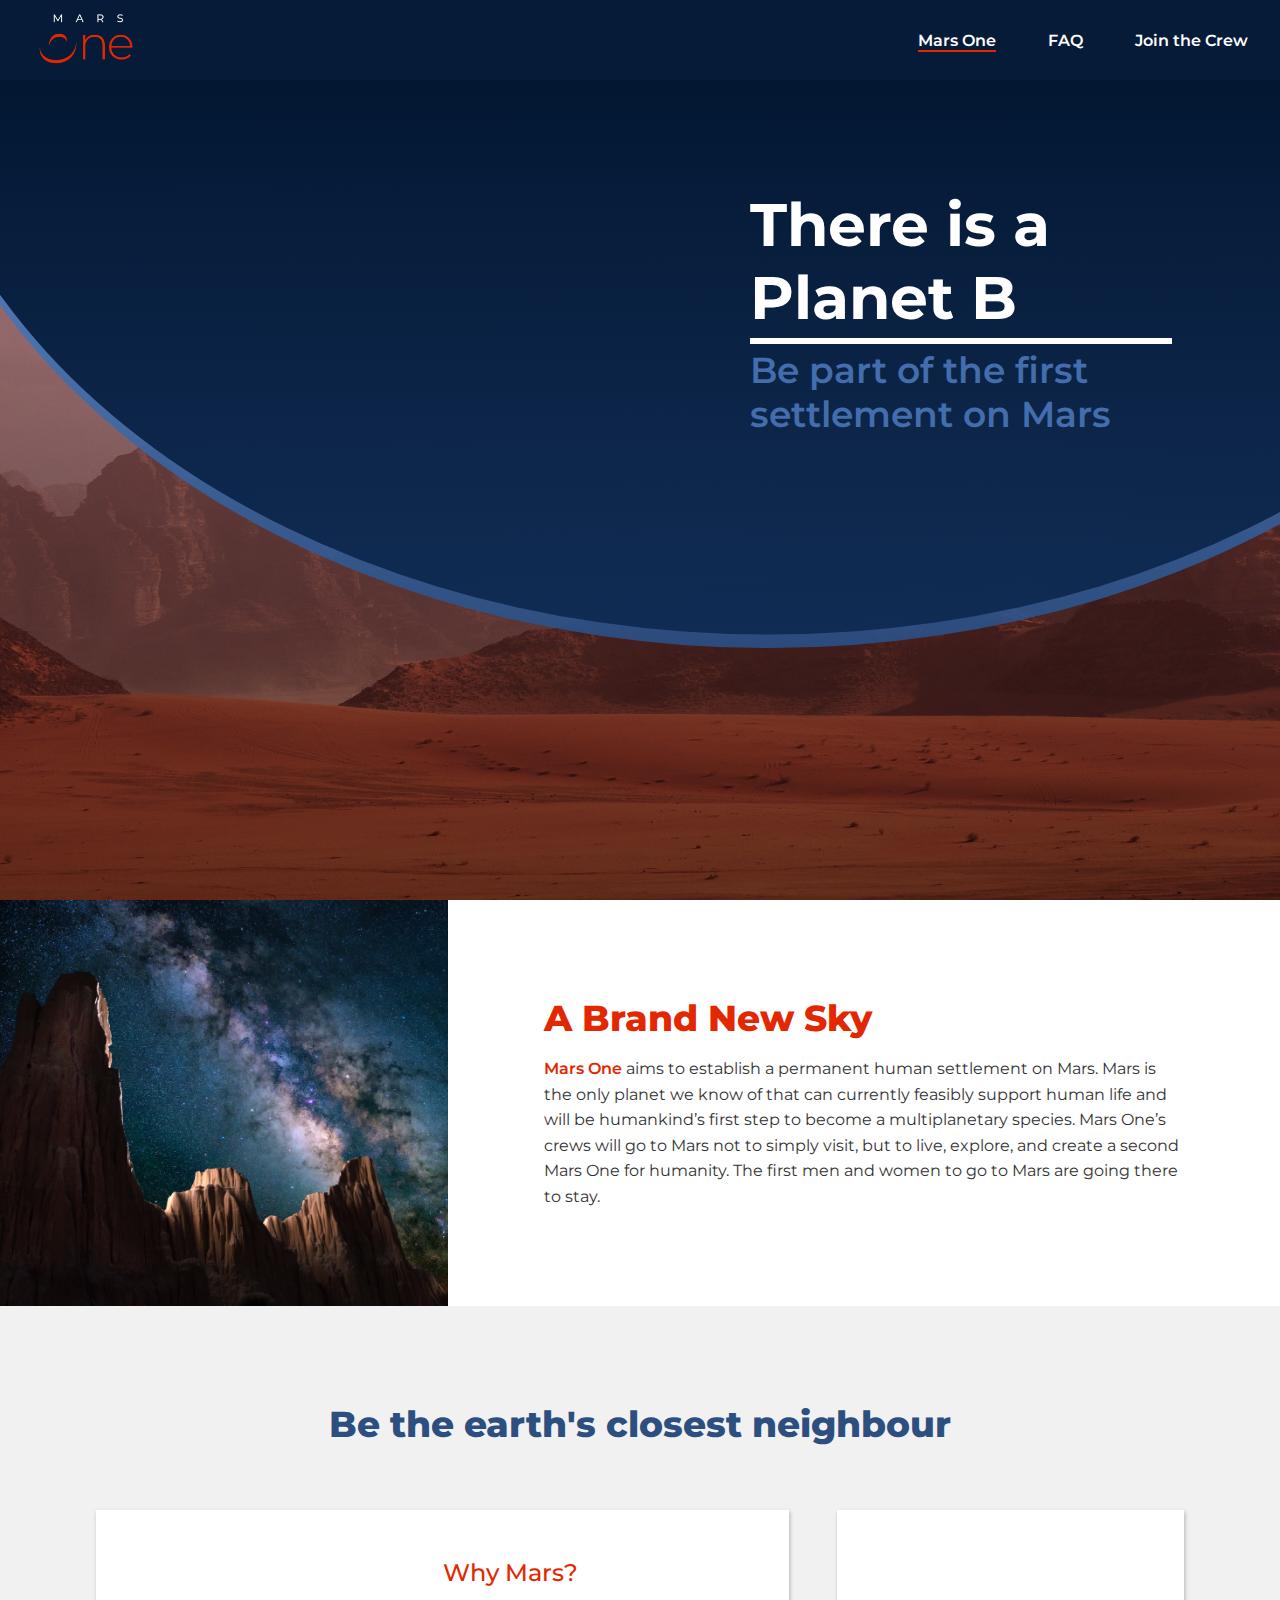
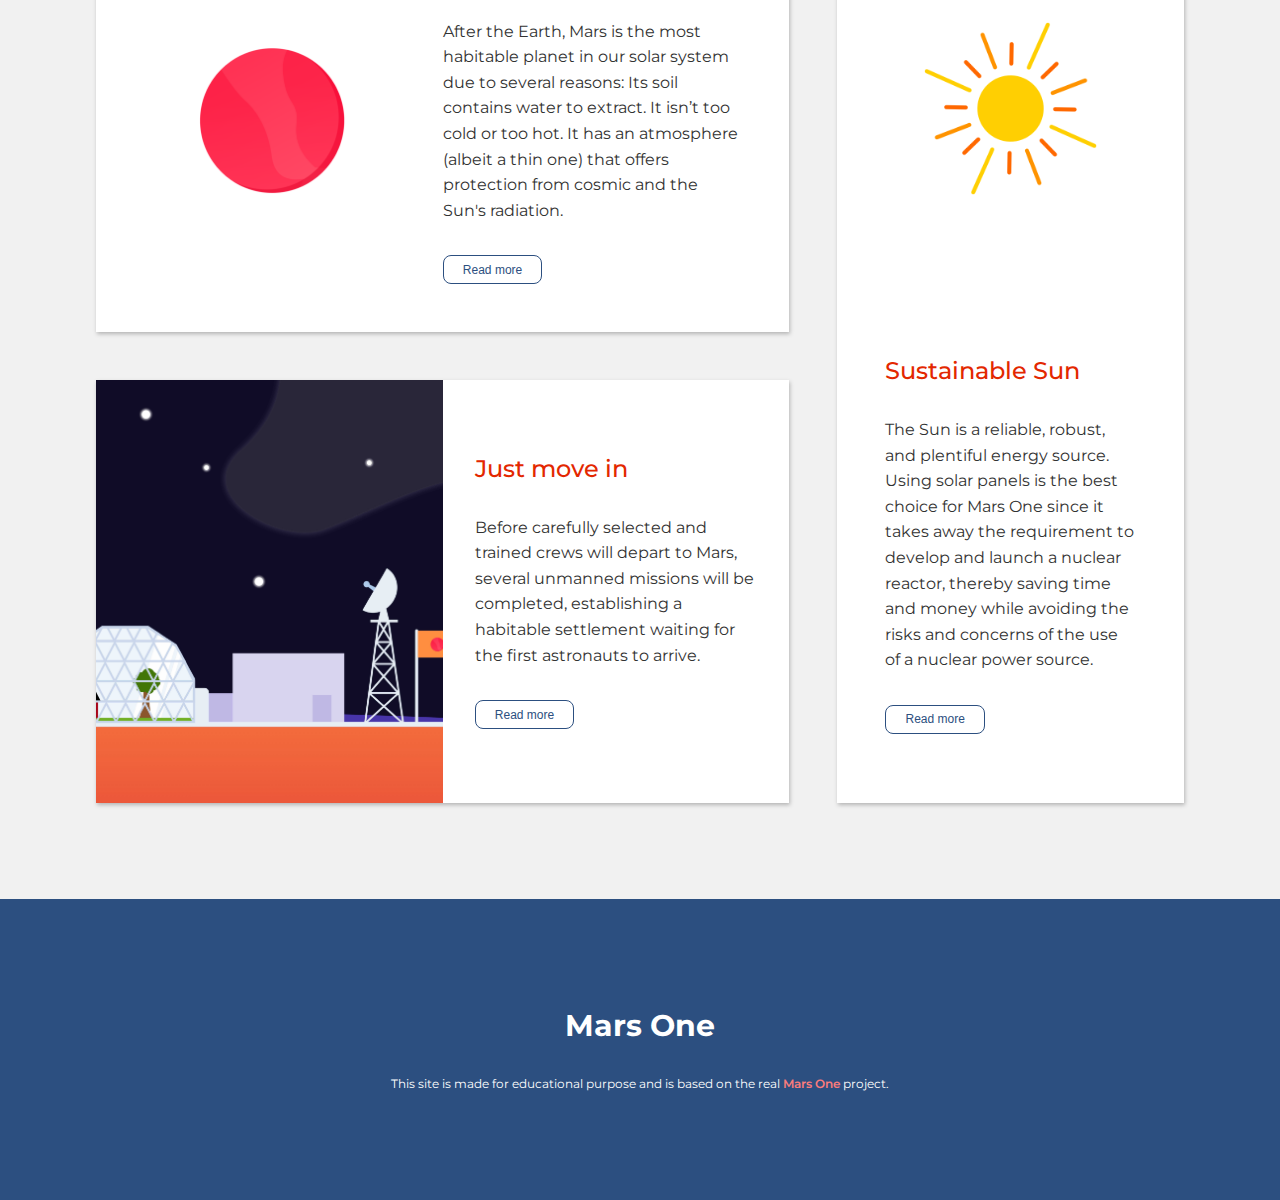
==== commit 65a0790c: "Could have used more animations and foucused on shortening the long faq-art1 text. Done!" ====
--- a/index.html
+++ b/index.html
@@ -64,7 +64,7 @@
 
         <article class="article-container ordinary art1">
           <div class="article-image article-image--smaller">
-            <img src="images/page-1/planet-red.png" alt="red planet" />
+            <img class="red-planet" src="images/page-1/planet-red.png" alt="red planet" />
           </div>
           <div class="article-content">
             <h3>Why Mars?</h3>
@@ -80,7 +80,7 @@
 
         <article class="article-container cover art2">
           <div class="article-image article-image--bigger">
-            <img class="" src="images/page-1/base.jpg" alt="research base" />
+            <img src="images/page-1/base.jpg" alt="research base" />
           </div>
           <div class="article-content index">
             <h3>Just move in</h3>
--- a/styles/style.css
+++ b/styles/style.css
@@ -5,6 +5,8 @@
   border-bottom: 3px solid #ffffff;
   padding-bottom: 0.25rem;
   margin-bottom: 0.25rem;
+  -webkit-transition: 0.475s;
+  transition: 0.475s;
 }
 
 @media only screen and (min-width: 700px) {
@@ -26,6 +28,8 @@
   font-size: 1.2rem;
   font-weight: 600;
   color: #e32700;
+  -webkit-transition: 0.35s;
+  transition: 0.35s;
 }
 
 @media only screen and (min-width: 700px) {
@@ -45,6 +49,8 @@
   font-size: 1.2rem;
   font-weight: 500;
   color: #e32700;
+  -webkit-transition: 0.35s;
+  transition: 0.35s;
 }
 
 @media only screen and (min-width: 700px) {
@@ -66,6 +72,8 @@
   font-size: 0.9rem;
   line-height: 1.4rem;
   color: #323232;
+  -webkit-transition: 0.5;
+  transition: 0.5;
 }
 
 @media only screen and (min-width: 700px) {
@@ -255,7 +263,7 @@
 
 .header__ellipse--index,
 .header__ellipse--faq {
-  background: center/cover url("../../images/page-1/hero-1.jpg") no-repeat;
+  background: center/cover url("../images/page-1/hero-1.jpg") no-repeat;
 }
 
 .header__ellipse--index::before,
@@ -288,11 +296,11 @@
 }
 
 .header__ellipse--faq {
-  background: center/cover url("../../images/page-2/hero-2.jpg") no-repeat;
+  background: center/cover url("../images/page-2/hero-2.jpg") no-repeat;
 }
 
 .header__ellipse--join {
-  background: center/cover url("../../images/page-3/hero-3.jpg") no-repeat;
+  background: center/cover url("../images/page-3/hero-3.jpg") no-repeat;
 }
 
 .header__ellipse--join::before {
@@ -349,7 +357,7 @@
   }
 }
 
-@media screen and (min-width: 700px) {
+@media screen and (min-width: 500px) {
   footer {
     padding: 5rem;
   }
@@ -686,6 +694,8 @@
 .article-section {
   background: #f1f1f1;
   padding: 2rem 1rem;
+  -webkit-transition: 1s;
+  transition: 1s;
 }
 
 @media screen and (min-width: 500px) {
@@ -703,6 +713,12 @@
 @media screen and (min-width: 700px) {
   .article-section {
     padding: 4rem;
+  }
+}
+
+@media screen and (min-width: 1100px) {
+  .article-section.faq {
+    padding: 4rem 0 3rem 0;
   }
 }
 
@@ -717,13 +733,15 @@
   padding: 1rem 0;
 }
 
-.article-section .faq p {
-  padding: 1rem 0 0 0;
+@media screen and (min-width: 1100px) {
+  .article-section p {
+    padding: 2rem 0;
+  }
 }
 
 .article-section ul {
   list-style-position: inside;
-  padding: 1rem 0 0 0;
+  padding: 0;
 }
 
 .article-section ul li {
@@ -750,12 +768,57 @@
 
 @media screen and (min-width: 600px) {
   .article-section .article-container {
+    padding: 0;
+    display: -webkit-box;
+    display: -ms-flexbox;
+    display: flex;
+  }
+  .article-section .article-container.art2 .index {
+    -ms-flex-item-align: center;
+        -ms-grid-row-align: center;
+        align-self: center;
+  }
+  .article-section .article-container .article-image {
+    max-width: 50%;
+  }
+  .article-section .article-container .article-image--bigger img {
+    -webkit-box-flex: 1;
+        -ms-flex: 1;
+            flex: 1;
+    height: 100%;
+    width: 100%;
+    -o-object-fit: cover;
+       object-fit: cover;
+  }
+  .article-section .article-container.ordinary {
+    justify-items: center;
+    -webkit-box-align: center;
+        -ms-flex-align: center;
+            align-items: center;
+  }
+  .article-section .article-container.ordinary .article-content {
     padding: 3rem;
+  }
+}
+
+@media screen and (min-width: 1100px) {
+  .article-section .article-container.art1 .faq {
+    -ms-flex-item-align: start;
+        align-self: flex-start;
   }
 }
 
 .article-section .article-container .article-image--smaller {
   padding: 2rem 2rem 0 2rem;
+}
+
+@media screen and (min-width: 600px) {
+  .article-section .article-container .article-image--smaller {
+    -webkit-box-flex: 1;
+        -ms-flex: 1;
+            flex: 1;
+    padding: 0 0 0 3rem;
+  }
 }
 
 .article-section .article-container .article-image--smaller img {
@@ -763,9 +826,21 @@
   margin: auto;
 }
 
+@media screen and (min-width: 600px) {
+  .article-section .article-container .article-image--smaller img {
+    width: 67%;
+  }
+}
+
 @media screen and (min-width: 700px) {
   .article-section .article-container .article-image--smaller img {
     width: 50%;
+  }
+}
+
+@media screen and (min-width: 1100px) {
+  .article-section .article-container .article-image--smaller img.red-planet {
+    padding: 0 0 0 3.25rem;
   }
 }
 
@@ -797,48 +872,40 @@
   }
 }
 
-@media screen and (min-width: 600px) {
+@media screen and (min-width: 1100px) {
+  .article-section .article-container .article-content.faq {
+    padding: 7rem 5rem;
+  }
+  .article-section .article-container .article-content.faq .p-extra-padding {
+    padding-top: 4rem;
+  }
+}
+
+@media screen and (min-width: 1100px) {
   .article-section .article-container {
-    padding: 0;
+    margin-top: 0;
+  }
+  .article-section .article-container.ordinary.art3 {
+    -webkit-box-orient: vertical;
+    -webkit-box-direction: normal;
+        -ms-flex-direction: column;
+            flex-direction: column;
+  }
+  .article-section .article-container .article-image--smaller {
     display: -webkit-box;
     display: -ms-flexbox;
     display: flex;
-  }
-  .article-section .article-container.art2 .index {
-    -ms-flex-item-align: center;
-        -ms-grid-row-align: center;
-        align-self: center;
-  }
-  .article-section .article-container .article-image {
-    max-width: 50%;
-  }
-  .article-section .article-container .article-image--smaller {
-    -webkit-box-flex: 1;
-        -ms-flex: 1;
-            flex: 1;
-    padding: 1rem 0 1rem 1rem;
+    padding: 0;
   }
   .article-section .article-container .article-image--smaller img {
-    width: 67%;
-  }
-  .article-section .article-container .article-image--bigger img {
-    -webkit-box-flex: 1;
-        -ms-flex: 1;
-            flex: 1;
-    height: 100%;
+    max-width: 100%;
+  }
+  .article-section .article-container .article-image--smaller img[alt="sun"] {
     width: 100%;
-    -o-object-fit: cover;
-       object-fit: cover;
-  }
-  .article-section .article-container.ordinary {
-    justify-items: center;
-    -webkit-box-align: center;
-        -ms-flex-align: center;
-            align-items: center;
-  }
-  .article-section .article-container.ordinary .article-content {
-    padding: 3rem;
-  }
+  }
+}
+
+@media screen and (min-width: 600px) {
   .article-section .heading {
     grid-area: heading;
   }
@@ -883,33 +950,9 @@
         grid-template-areas: "heading heading" "art1 art3 " "art2 art3";
     grid-gap: 3rem;
   }
-  .article-section p {
-    padding: 2rem 0;
-  }
-  .article-section .article-container {
-    margin-top: 0;
-  }
-  .article-section .article-container.ordinary.art3 {
-    -webkit-box-orient: vertical;
-    -webkit-box-direction: normal;
-        -ms-flex-direction: column;
-            flex-direction: column;
-  }
-  .article-section .article-container .article-image--smaller {
-    display: -webkit-box;
-    display: -ms-flexbox;
-    display: flex;
-    padding: 0;
-  }
-  .article-section .article-container .article-image--smaller img {
-    max-width: 100%;
-  }
-  .article-section .article-container .article-image--smaller img[alt="sun"] {
-    width: 100%;
-  }
   .article-section.faq {
-    -ms-grid-columns: 1fr 1fr;
-        grid-template-columns: 1fr 1fr;
+    -ms-grid-columns: 2fr 3fr;
+        grid-template-columns: 2fr 3fr;
     -ms-grid-rows: auto auto auto;
         grid-template-rows: auto auto auto;
         grid-template-areas: "heading heading" "faq-art1 faq-art2 " "faq-art1 faq-art3";
@@ -919,6 +962,8 @@
 .form-section {
   background: #f1f1f1;
   padding: 2rem 1rem;
+  -webkit-transition: 1s;
+  transition: 1s;
 }
 
 @media screen and (min-width: 500px) {
@@ -987,10 +1032,16 @@
 
 .form-section article {
   background: #ffffff;
-  padding: 3rem;
+  padding: 1rem;
   margin-top: 2rem;
   -webkit-box-shadow: 1px 2px 4px rgba(0, 0, 0, 0.25);
           box-shadow: 1px 2px 4px rgba(0, 0, 0, 0.25);
+}
+
+@media screen and (min-width: 500px) {
+  .form-section article {
+    padding: 2rem;
+  }
 }
 
 @media screen and (min-width: 700px) {
@@ -1010,27 +1061,27 @@
   margin: auto;
 }
 
-@media screen and (min-width: 500px) {
+@media screen and (min-width: 900px) {
   .form-section .form-container {
-    -ms-grid-columns: 1fr 1fr;
-        grid-template-columns: 1fr 1fr;
-    -ms-grid-rows: auto auto auto 1fr auto;
-        grid-template-rows: auto auto auto 1fr auto;
+    -ms-grid-columns: 2fr 2fr 1fr;
+        grid-template-columns: 2fr 2fr 1fr;
+    -ms-grid-rows: auto auto 1fr auto;
+        grid-template-rows: auto auto 1fr auto;
     grid-gap: 2rem;
     margin-bottom: 2rem;
   }
   .form-section .form-container .motivation {
-    grid-column: span 2;
+    grid-column: span 3;
   }
   .form-section .form-container .wrap {
-    grid-column: span 2;
+    grid-column: span 3;
     display: -webkit-box;
     display: -ms-flexbox;
     display: flex;
   }
 }
 
-@media screen and (min-width: 700px) {
+@media screen and (min-width: 1100px) {
   .form-section .form-container {
     grid-gap: 3.6rem;
   }
@@ -1045,12 +1096,12 @@
   margin: 1rem 0 0.25rem 0;
 }
 
-@media screen and (min-width: 500px) {
+@media screen and (min-width: 900px) {
   .form-section .form-container label {
     font-size: 0.9rem;
   }
   .form-section .form-container label br {
-    margin-bottom: 1.5rem 0 0 0;
+    margin: 0;
   }
   .form-section .form-container label input {
     margin: 0;
@@ -1063,8 +1114,10 @@
           box-sizing: border-box;
   resize: none;
   border: 1px solid #2c4f80;
-  border-radius: 0.25rem;
+  border-radius: 0.3rem;
   padding: 0.5rem;
+  -webkit-transition: 0.5s;
+  transition: 0.5s;
 }
 
 .form-section input:focus,
@@ -1083,10 +1136,6 @@
 .form-section input[type="date"],
 .form-section textarea {
   width: 100%;
-}
-
-.form-section input[type="date"]:focus::before {
-  content: "" !important;
 }
 
 .form-section input[type="submit"] {
